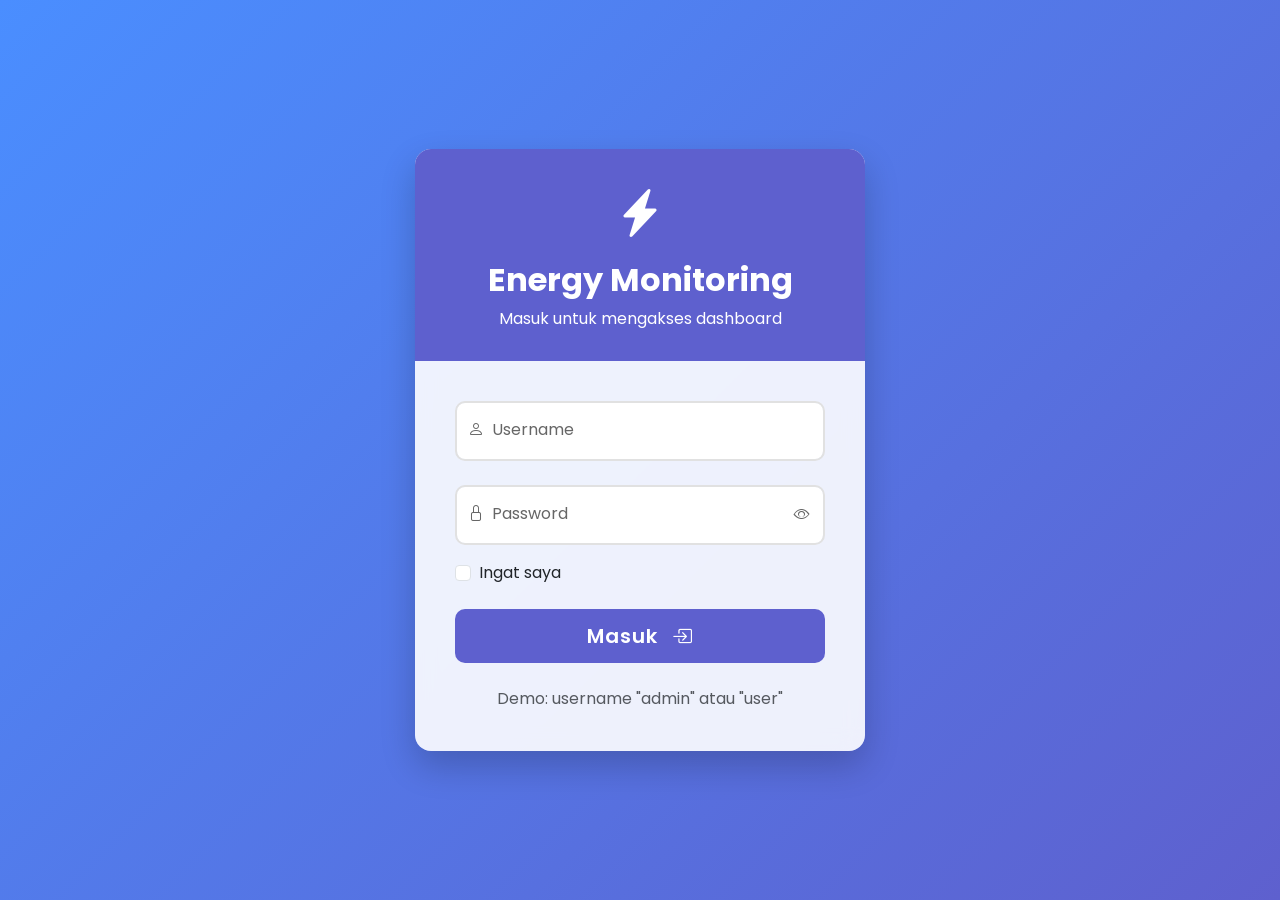
==== index.html @ 16c4a75a "Add user dashboard and login page with responsive design and dark mode support - Created dashboard-u" ====
<!doctype html>
<html lang="en">
    <head>
        <meta charset="UTF-8" />
        <meta name="viewport" content="width=device-width, initial-scale=1.0" />
        <title>Login - Monitoring Energi</title>
        <!-- Bootstrap CSS -->
        <link
            href="https://cdn.jsdelivr.net/npm/bootstrap@5.3.3/dist/css/bootstrap.min.css"
            rel="stylesheet"
        />
        <!-- Bootstrap Icons -->
        <link
            rel="stylesheet"
            href="https://cdn.jsdelivr.net/npm/bootstrap-icons@1.11.3/font/bootstrap-icons.css"
        />
        <!-- Google Fonts -->
        <link rel="preconnect" href="https://fonts.googleapis.com" />
        <link rel="preconnect" href="https://fonts.gstatic.com" crossorigin />
        <link
            href="https://fonts.googleapis.com/css2?family=Poppins:wght@300;400;500;600;700&display=swap"
            rel="stylesheet"
        />
        <!-- AOS - Animate On Scroll Library -->
        <link
            href="https://unpkg.com/aos@2.3.1/dist/aos.css"
            rel="stylesheet"
        />
        <style>
            body {
                font-family: "Poppins", sans-serif;
                min-height: 100vh;
                display: flex;
                align-items: center;
                justify-content: center;
                background: linear-gradient(135deg, #4a8eff, #5e60ce);
            }

            .login-card {
                max-width: 450px;
                width: 90%;
                border-radius: 16px;
                overflow: hidden;
                background: rgba(255, 255, 255, 0.9);
                backdrop-filter: blur(10px);
                box-shadow: 0 15px 35px rgba(0, 0, 0, 0.2);
                transition: all 0.3s ease;
            }

            .login-card:hover {
                transform: translateY(-5px);
                box-shadow: 0 20px 40px rgba(0, 0, 0, 0.25);
            }

            .login-header {
                background: #5e60ce;
                padding: 30px 0;
                color: white;
                text-align: center;
                position: relative;
            }

            .login-header .icon {
                font-size: 3rem;
                margin-bottom: 10px;
            }

            .card-body {
                padding: 40px;
            }

            .form-floating > label {
                color: #666;
            }

            .form-floating .form-control {
                border-radius: 10px;
                height: 60px;
                border: 2px solid #e1e1e1;
            }

            .form-floating .form-control:focus {
                border-color: #5e60ce;
                box-shadow: 0 0 0 0.25rem rgba(94, 96, 206, 0.25);
            }

            .btn-primary {
                background: #5e60ce;
                border: none;
                border-radius: 10px;
                padding: 12px;
                font-weight: 600;
                letter-spacing: 1px;
                transition: all 0.3s ease;
            }

            .btn-primary:hover {
                background: #4a4bc2;
                transform: translateY(-2px);
                box-shadow: 0 5px 15px rgba(94, 96, 206, 0.4);
            }

            .form-check-input:checked {
                background-color: #5e60ce;
                border-color: #5e60ce;
            }

            .password-toggle {
                position: absolute;
                right: 15px;
                top: 18px;
                cursor: pointer;
                color: #666;
                z-index: 10;
            }
        </style>
    </head>
    <body>
        <div class="container">
            <div
                class="login-card mx-auto"
                data-aos="fade-up"
                data-aos-duration="800"
            >
                <div class="login-header">
                    <div class="icon" data-aos="zoom-in" data-aos-delay="300">
                        <i class="bi bi-lightning-charge-fill"></i>
                    </div>
                    <h2 class="fw-bold">Energy Monitoring</h2>
                    <p class="mb-0">Masuk untuk mengakses dashboard</p>
                </div>
                <div class="card-body">
                    <form id="loginForm">
                        <div class="form-floating mb-4">
                            <input
                                type="text"
                                class="form-control"
                                id="username"
                                placeholder="username"
                                required
                            />
                            <label for="username"
                                ><i class="bi bi-person me-2"></i
                                >Username</label
                            >
                        </div>

                        <div class="form-floating mb-3 position-relative">
                            <input
                                type="password"
                                class="form-control"
                                id="password"
                                placeholder="password"
                                required
                            />
                            <i
                                class="bi bi-eye password-toggle"
                                id="togglePassword"
                            ></i>
                            <label for="password"
                                ><i class="bi bi-lock me-2"></i>Password</label
                            >
                        </div>

                        <div class="form-check mb-4">
                            <input
                                class="form-check-input"
                                type="checkbox"
                                id="rememberMe"
                            />
                            <label class="form-check-label" for="rememberMe">
                                Ingat saya
                            </label>
                        </div>

                        <div class="d-grid">
                            <button
                                type="submit"
                                class="btn btn-primary btn-lg"
                            >
                                <span class="me-2">Masuk</span>
                                <i class="bi bi-box-arrow-in-right"></i>
                            </button>
                        </div>
                    </form>

                    <div id="alert-message" class="mt-4"></div>

                    <div class="text-center mt-4 text-muted">
                        <p class="mb-0">Demo: username "admin" atau "user"</p>
                    </div>
                </div>
            </div>
        </div>

        <!-- Bootstrap JS -->
        <script src="https://cdn.jsdelivr.net/npm/bootstrap@5.3.3/dist/js/bootstrap.bundle.min.js"></script>
        <!-- AOS JS -->
        <script src="https://unpkg.com/aos@2.3.1/dist/aos.js"></script>
        <!-- Custom JS -->
        <script>
            // Initialize AOS
            AOS.init();

            // Toggle password visibility
            document
                .getElementById("togglePassword")
                .addEventListener("click", function () {
                    const passwordInput = document.getElementById("password");
                    if (passwordInput.type === "password") {
                        passwordInput.type = "text";
                        this.classList.replace("bi-eye", "bi-eye-slash");
                    } else {
                        passwordInput.type = "password";
                        this.classList.replace("bi-eye-slash", "bi-eye");
                    }
                });

            // Handle login form submission
            document
                .getElementById("loginForm")
                .addEventListener("submit", function (event) {
                    event.preventDefault();

                    const username = document.getElementById("username").value;
                    const password = document.getElementById("password").value;
                    const alertMessage =
                        document.getElementById("alert-message");

                    // Show loading state
                    const submitBtn = this.querySelector(
                        'button[type="submit"]',
                    );
                    const originalBtnText = submitBtn.innerHTML;
                    submitBtn.innerHTML =
                        '<span class="spinner-border spinner-border-sm me-2" role="status" aria-hidden="true"></span>Loading...';
                    submitBtn.disabled = true;

                    // Simulate API call delay
                    setTimeout(() => {
                        // Simulasi logika login
                        if (username === "admin" && password) {
                            // Show success message before redirect
                            alertMessage.innerHTML = `
                        <div class="alert alert-success alert-dismissible fade show" role="alert">
                            <i class="bi bi-check-circle-fill me-2"></i>Login berhasil! Mengalihkan ke dashboard admin...
                            <button type="button" class="btn-close" data-bs-dismiss="alert" aria-label="Close"></button>
                        </div>`;

                            // Redirect after a brief delay
                            setTimeout(() => {
                                window.location.href = "dashboard-admin.html";
                            }, 1000);
                        } else if (username === "user" && password) {
                            // Show success message before redirect
                            alertMessage.innerHTML = `
                        <div class="alert alert-success alert-dismissible fade show" role="alert">
                            <i class="bi bi-check-circle-fill me-2"></i>Login berhasil! Mengalihkan ke dashboard pengguna...
                            <button type="button" class="btn-close" data-bs-dismiss="alert" aria-label="Close"></button>
                        </div>`;

                            // Redirect after a brief delay
                            setTimeout(() => {
                                window.location.href = "dashboard-user.html";
                            }, 1000);
                        } else {
                            // Tampilkan pesan error
                            alertMessage.innerHTML = `
                        <div class="alert alert-danger alert-dismissible fade show" role="alert">
                            <i class="bi bi-exclamation-triangle-fill me-2"></i>Username atau password salah. Coba gunakan 'user' atau 'admin'.
                            <button type="button" class="btn-close" data-bs-dismiss="alert" aria-label="Close"></button>
                        </div>`;

                            // Reset button state
                            submitBtn.innerHTML = originalBtnText;
                            submitBtn.disabled = false;
                        }
                    }, 800);
                });
        </script>
    </body>
</html>
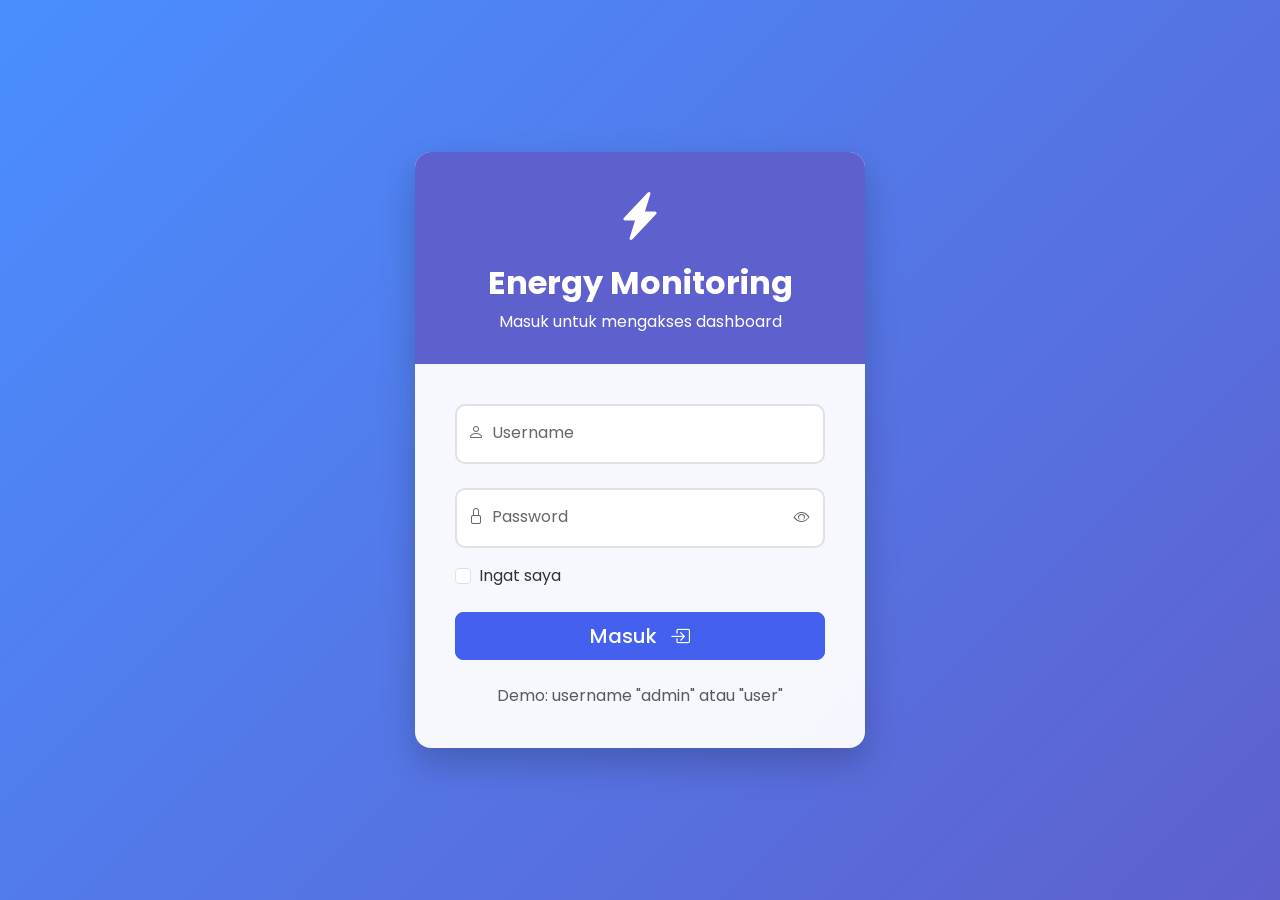
==== commit 2e69317b: "Refactor login page and styles; add external CSS and JS files for better organization and maintainab" ====
--- a/index.html
+++ b/index.html
@@ -1,282 +1,83 @@
-<!doctype html>
+<!DOCTYPE html>
 <html lang="en">
-    <head>
-        <meta charset="UTF-8" />
-        <meta name="viewport" content="width=device-width, initial-scale=1.0" />
-        <title>Login - Monitoring Energi</title>
-        <!-- Bootstrap CSS -->
-        <link
-            href="https://cdn.jsdelivr.net/npm/bootstrap@5.3.3/dist/css/bootstrap.min.css"
-            rel="stylesheet"
-        />
-        <!-- Bootstrap Icons -->
-        <link
-            rel="stylesheet"
-            href="https://cdn.jsdelivr.net/npm/bootstrap-icons@1.11.3/font/bootstrap-icons.css"
-        />
-        <!-- Google Fonts -->
-        <link rel="preconnect" href="https://fonts.googleapis.com" />
-        <link rel="preconnect" href="https://fonts.gstatic.com" crossorigin />
-        <link
-            href="https://fonts.googleapis.com/css2?family=Poppins:wght@300;400;500;600;700&display=swap"
-            rel="stylesheet"
-        />
-        <!-- AOS - Animate On Scroll Library -->
-        <link
-            href="https://unpkg.com/aos@2.3.1/dist/aos.css"
-            rel="stylesheet"
-        />
-        <style>
-            body {
-                font-family: "Poppins", sans-serif;
-                min-height: 100vh;
-                display: flex;
-                align-items: center;
-                justify-content: center;
-                background: linear-gradient(135deg, #4a8eff, #5e60ce);
-            }
-
-            .login-card {
-                max-width: 450px;
-                width: 90%;
-                border-radius: 16px;
-                overflow: hidden;
-                background: rgba(255, 255, 255, 0.9);
-                backdrop-filter: blur(10px);
-                box-shadow: 0 15px 35px rgba(0, 0, 0, 0.2);
-                transition: all 0.3s ease;
-            }
-
-            .login-card:hover {
-                transform: translateY(-5px);
-                box-shadow: 0 20px 40px rgba(0, 0, 0, 0.25);
-            }
-
-            .login-header {
-                background: #5e60ce;
-                padding: 30px 0;
-                color: white;
-                text-align: center;
-                position: relative;
-            }
-
-            .login-header .icon {
-                font-size: 3rem;
-                margin-bottom: 10px;
-            }
-
-            .card-body {
-                padding: 40px;
-            }
-
-            .form-floating > label {
-                color: #666;
-            }
-
-            .form-floating .form-control {
-                border-radius: 10px;
-                height: 60px;
-                border: 2px solid #e1e1e1;
-            }
-
-            .form-floating .form-control:focus {
-                border-color: #5e60ce;
-                box-shadow: 0 0 0 0.25rem rgba(94, 96, 206, 0.25);
-            }
-
-            .btn-primary {
-                background: #5e60ce;
-                border: none;
-                border-radius: 10px;
-                padding: 12px;
-                font-weight: 600;
-                letter-spacing: 1px;
-                transition: all 0.3s ease;
-            }
-
-            .btn-primary:hover {
-                background: #4a4bc2;
-                transform: translateY(-2px);
-                box-shadow: 0 5px 15px rgba(94, 96, 206, 0.4);
-            }
-
-            .form-check-input:checked {
-                background-color: #5e60ce;
-                border-color: #5e60ce;
-            }
-
-            .password-toggle {
-                position: absolute;
-                right: 15px;
-                top: 18px;
-                cursor: pointer;
-                color: #666;
-                z-index: 10;
-            }
-        </style>
-    </head>
-    <body>
-        <div class="container">
-            <div
-                class="login-card mx-auto"
-                data-aos="fade-up"
-                data-aos-duration="800"
-            >
-                <div class="login-header">
-                    <div class="icon" data-aos="zoom-in" data-aos-delay="300">
-                        <i class="bi bi-lightning-charge-fill"></i>
-                    </div>
-                    <h2 class="fw-bold">Energy Monitoring</h2>
-                    <p class="mb-0">Masuk untuk mengakses dashboard</p>
-                </div>
-                <div class="card-body">
-                    <form id="loginForm">
-                        <div class="form-floating mb-4">
-                            <input
-                                type="text"
-                                class="form-control"
-                                id="username"
-                                placeholder="username"
-                                required
-                            />
-                            <label for="username"
-                                ><i class="bi bi-person me-2"></i
-                                >Username</label
-                            >
-                        </div>
-
-                        <div class="form-floating mb-3 position-relative">
-                            <input
-                                type="password"
-                                class="form-control"
-                                id="password"
-                                placeholder="password"
-                                required
-                            />
-                            <i
-                                class="bi bi-eye password-toggle"
-                                id="togglePassword"
-                            ></i>
-                            <label for="password"
-                                ><i class="bi bi-lock me-2"></i>Password</label
-                            >
-                        </div>
-
-                        <div class="form-check mb-4">
-                            <input
-                                class="form-check-input"
-                                type="checkbox"
-                                id="rememberMe"
-                            />
-                            <label class="form-check-label" for="rememberMe">
-                                Ingat saya
-                            </label>
-                        </div>
-
-                        <div class="d-grid">
-                            <button
-                                type="submit"
-                                class="btn btn-primary btn-lg"
-                            >
-                                <span class="me-2">Masuk</span>
-                                <i class="bi bi-box-arrow-in-right"></i>
-                            </button>
-                        </div>
-                    </form>
-
-                    <div id="alert-message" class="mt-4"></div>
-
-                    <div class="text-center mt-4 text-muted">
-                        <p class="mb-0">Demo: username "admin" atau "user"</p>
-                    </div>
-                </div>
+  <head>
+    <meta charset="UTF-8" />
+    <meta name="viewport" content="width=device-width, initial-scale=1.0" />
+    <title>Login - Monitoring Energi</title>
+    <link
+      href="https://cdn.jsdelivr.net/npm/bootstrap@5.3.3/dist/css/bootstrap.min.css"
+      rel="stylesheet" />
+    <link
+      rel="stylesheet"
+      href="https://cdn.jsdelivr.net/npm/bootstrap-icons@1.11.3/font/bootstrap-icons.css" />
+    <link rel="preconnect" href="https://fonts.googleapis.com" />
+    <link rel="preconnect" href="https://fonts.gstatic.com" crossorigin />
+    <link
+      href="https://fonts.googleapis.com/css2?family=Poppins:wght@300;400;500;600;700&display=swap"
+      rel="stylesheet" />
+    <link href="https://unpkg.com/aos@2.3.1/dist/aos.css" rel="stylesheet" />
+    <link rel="stylesheet" href="css/styles.css" />
+  </head>
+  <body class="login-page">
+    <div class="container">
+      <div
+        class="login-card mx-auto"
+        data-aos="fade-up"
+        data-aos-duration="800">
+        <div class="login-header">
+          <div class="icon" data-aos="zoom-in" data-aos-delay="300">
+            <i class="bi bi-lightning-charge-fill"></i>
+          </div>
+          <h2 class="fw-bold">Energy Monitoring</h2>
+          <p class="mb-0">Masuk untuk mengakses dashboard</p>
+        </div>
+        <div class="card-body">
+          <form id="loginForm">
+            <div class="form-floating mb-4">
+              <input
+                type="text"
+                class="form-control"
+                id="username"
+                placeholder="username"
+                required />
+              <label for="username"
+                ><i class="bi bi-person me-2"></i>Username</label
+              >
             </div>
+            <div class="form-floating mb-3 position-relative">
+              <input
+                type="password"
+                class="form-control"
+                id="password"
+                placeholder="password"
+                required />
+              <i class="bi bi-eye password-toggle" id="togglePassword"></i>
+              <label for="password"
+                ><i class="bi bi-lock me-2"></i>Password</label
+              >
+            </div>
+            <div class="form-check mb-4">
+              <input class="form-check-input" type="checkbox" id="rememberMe" />
+              <label class="form-check-label" for="rememberMe"
+                >Ingat saya</label
+              >
+            </div>
+            <div class="d-grid">
+              <button type="submit" class="btn btn-primary btn-lg">
+                <span class="me-2">Masuk</span>
+                <i class="bi bi-box-arrow-in-right"></i>
+              </button>
+            </div>
+          </form>
+          <div id="alert-message" class="mt-4"></div>
+          <div class="text-center mt-4 text-muted">
+            <p class="mb-0">Demo: username "admin" atau "user"</p>
+          </div>
         </div>
-
-        <!-- Bootstrap JS -->
-        <script src="https://cdn.jsdelivr.net/npm/bootstrap@5.3.3/dist/js/bootstrap.bundle.min.js"></script>
-        <!-- AOS JS -->
-        <script src="https://unpkg.com/aos@2.3.1/dist/aos.js"></script>
-        <!-- Custom JS -->
-        <script>
-            // Initialize AOS
-            AOS.init();
-
-            // Toggle password visibility
-            document
-                .getElementById("togglePassword")
-                .addEventListener("click", function () {
-                    const passwordInput = document.getElementById("password");
-                    if (passwordInput.type === "password") {
-                        passwordInput.type = "text";
-                        this.classList.replace("bi-eye", "bi-eye-slash");
-                    } else {
-                        passwordInput.type = "password";
-                        this.classList.replace("bi-eye-slash", "bi-eye");
-                    }
-                });
-
-            // Handle login form submission
-            document
-                .getElementById("loginForm")
-                .addEventListener("submit", function (event) {
-                    event.preventDefault();
-
-                    const username = document.getElementById("username").value;
-                    const password = document.getElementById("password").value;
-                    const alertMessage =
-                        document.getElementById("alert-message");
-
-                    // Show loading state
-                    const submitBtn = this.querySelector(
-                        'button[type="submit"]',
-                    );
-                    const originalBtnText = submitBtn.innerHTML;
-                    submitBtn.innerHTML =
-                        '<span class="spinner-border spinner-border-sm me-2" role="status" aria-hidden="true"></span>Loading...';
-                    submitBtn.disabled = true;
-
-                    // Simulate API call delay
-                    setTimeout(() => {
-                        // Simulasi logika login
-                        if (username === "admin" && password) {
-                            // Show success message before redirect
-                            alertMessage.innerHTML = `
-                        <div class="alert alert-success alert-dismissible fade show" role="alert">
-                            <i class="bi bi-check-circle-fill me-2"></i>Login berhasil! Mengalihkan ke dashboard admin...
-                            <button type="button" class="btn-close" data-bs-dismiss="alert" aria-label="Close"></button>
-                        </div>`;
-
-                            // Redirect after a brief delay
-                            setTimeout(() => {
-                                window.location.href = "dashboard-admin.html";
-                            }, 1000);
-                        } else if (username === "user" && password) {
-                            // Show success message before redirect
-                            alertMessage.innerHTML = `
-                        <div class="alert alert-success alert-dismissible fade show" role="alert">
-                            <i class="bi bi-check-circle-fill me-2"></i>Login berhasil! Mengalihkan ke dashboard pengguna...
-                            <button type="button" class="btn-close" data-bs-dismiss="alert" aria-label="Close"></button>
-                        </div>`;
-
-                            // Redirect after a brief delay
-                            setTimeout(() => {
-                                window.location.href = "dashboard-user.html";
-                            }, 1000);
-                        } else {
-                            // Tampilkan pesan error
-                            alertMessage.innerHTML = `
-                        <div class="alert alert-danger alert-dismissible fade show" role="alert">
-                            <i class="bi bi-exclamation-triangle-fill me-2"></i>Username atau password salah. Coba gunakan 'user' atau 'admin'.
-                            <button type="button" class="btn-close" data-bs-dismiss="alert" aria-label="Close"></button>
-                        </div>`;
-
-                            // Reset button state
-                            submitBtn.innerHTML = originalBtnText;
-                            submitBtn.disabled = false;
-                        }
-                    }, 800);
-                });
-        </script>
-    </body>
+      </div>
+    </div>
+    <script src="https://cdn.jsdelivr.net/npm/bootstrap@5.3.3/dist/js/bootstrap.bundle.min.js"></script>
+    <script src="https://unpkg.com/aos@2.3.1/dist/aos.js"></script>
+    <script src="js/main.js"></script>
+  </body>
 </html>
--- a/css/styles.css
+++ b/css/styles.css
@@ -0,0 +1,773 @@
+/* ========================================================================
+   Modern Energy Monitoring Dashboard - External Stylesheet
+   ======================================================================== */
+
+/* CSS Variables for easy theme customization */
+:root {
+  --primary-color: #4361ee;
+  --secondary-color: #3f37c9;
+  --accent-color: #4cc9f0;
+  --success-color: #4cb8b3;
+  --warning-color: #f3a712;
+  --danger-color: #e63946;
+  --dark-color: #212529;
+  --light-color: #f8f9fa;
+  --body-bg: #f5f7fa;
+  --login-bg: linear-gradient(135deg, #4a8eff, #5e60ce);
+}
+
+/* ========================================================================
+   Base & Typography
+   ======================================================================== */
+body {
+  font-family: "Poppins", sans-serif;
+  background-color: var(--body-bg);
+  min-height: 100vh;
+  color: #333;
+  overflow-x: hidden;
+}
+
+/* ========================================================================
+   Login Page Styles
+   ======================================================================== */
+body.login-page {
+  display: flex;
+  align-items: center;
+  justify-content: center;
+  background: var(--login-bg);
+}
+
+.login-card {
+  max-width: 450px;
+  width: 90%;
+  border-radius: 16px;
+  overflow: hidden;
+  background: rgba(255, 255, 255, 0.95);
+  backdrop-filter: blur(10px);
+  box-shadow: 0 15px 35px rgba(0, 0, 0, 0.2);
+  transition: all 0.3s ease;
+}
+
+.login-card:hover {
+  transform: translateY(-5px);
+  box-shadow: 0 20px 40px rgba(0, 0, 0, 0.25);
+}
+
+.login-header {
+  background: #5e60ce;
+  padding: 30px 0;
+  color: white;
+  text-align: center;
+  position: relative;
+}
+
+.login-header .icon {
+  font-size: 3rem;
+  margin-bottom: 10px;
+}
+
+.login-card .card-body {
+  padding: 40px;
+}
+
+.form-floating > label {
+  color: #666;
+}
+
+.form-floating .form-control {
+  border-radius: 10px;
+  height: 60px;
+  border: 2px solid #e1e1e1;
+}
+
+.form-floating .form-control:focus {
+  border-color: #5e60ce;
+  box-shadow: 0 0 0 0.25rem rgba(94, 96, 206, 0.25);
+}
+
+.password-toggle {
+  position: absolute;
+  right: 15px;
+  top: 18px;
+  cursor: pointer;
+  color: #666;
+  z-index: 10;
+}
+
+/* ========================================================================
+   Sidebar (Admin Dashboard)
+   ======================================================================== */
+.sidebar {
+  width: 280px;
+  position: fixed;
+  left: 0;
+  top: 0;
+  height: 100%;
+  background: var(--dark-color);
+  color: #fff;
+  z-index: 1030;
+  transition: all 0.3s;
+  box-shadow: 0 0 15px rgba(0, 0, 0, 0.1);
+  overflow-y: auto;
+}
+
+.sidebar-header {
+  padding: 20px;
+  background: rgba(255, 255, 255, 0.1);
+  text-align: center;
+  border-bottom: 1px solid rgba(255, 255, 255, 0.1);
+}
+
+.sidebar-brand {
+  color: #fff;
+  font-size: 1.5rem;
+  font-weight: 700;
+  text-decoration: none;
+  display: flex;
+  align-items: center;
+  justify-content: center;
+}
+
+.sidebar-brand i {
+  font-size: 1.75rem;
+  margin-right: 10px;
+  color: var(--accent-color);
+}
+
+.sidebar-menu {
+  padding: 20px 0;
+  list-style: none;
+  margin: 0;
+}
+
+.sidebar-menu li {
+  margin: 5px 15px;
+  border-radius: 8px;
+  overflow: hidden;
+}
+
+.sidebar-menu a {
+  padding: 12px 20px;
+  color: rgba(255, 255, 255, 0.7);
+  text-decoration: none;
+  font-size: 1rem;
+  display: flex;
+  align-items: center;
+  transition: all 0.3s;
+  border-radius: 8px;
+}
+
+.sidebar-menu a:hover,
+.sidebar-menu a.active {
+  background: rgba(255, 255, 255, 0.1);
+  color: #fff;
+}
+
+.sidebar-menu a i {
+  margin-right: 10px;
+  font-size: 1.25rem;
+  width: 30px;
+  text-align: center;
+}
+
+/* ========================================================================
+   Main Content Area (Admin)
+   ======================================================================== */
+.main-content {
+  margin-left: 280px;
+  padding: 20px;
+  flex: 1;
+  transition: all 0.3s;
+  width: calc(100% - 280px);
+  min-height: 100vh;
+  overflow-x: hidden;
+}
+
+.toggle-sidebar {
+  background: none;
+  border: none;
+  color: #fff;
+  font-size: 1.5rem;
+  padding: 0.25rem 0.75rem;
+  cursor: pointer;
+  display: none;
+}
+
+/* ========================================================================
+   Header
+   ======================================================================== */
+.header {
+  background-color: #fff;
+  padding: 15px 20px;
+  border-radius: 12px;
+  box-shadow: 0 2px 10px rgba(0, 0, 0, 0.05);
+  margin-bottom: 20px;
+  display: flex;
+  justify-content: space-between;
+  align-items: center;
+}
+
+.header h2 {
+  margin: 0;
+  font-size: 1.5rem;
+  font-weight: 600;
+}
+
+.user-profile {
+  display: flex;
+  align-items: center;
+  gap: 10px;
+}
+
+.user-avatar {
+  width: 40px;
+  height: 40px;
+  border-radius: 50%;
+  background-color: var(--primary-color);
+  color: white;
+  display: flex;
+  justify-content: center;
+  align-items: center;
+  font-weight: 600;
+  font-size: 1.2rem;
+}
+
+/* ========================================================================
+   Navigation (User Dashboard)
+   ======================================================================== */
+.navbar {
+  background: linear-gradient(135deg, #4361ee, #3a0ca3);
+  box-shadow: 0 2px 15px rgba(0, 0, 0, 0.1);
+  padding: 15px 0;
+}
+
+.navbar-brand {
+  font-weight: 700;
+  font-size: 1.5rem;
+  display: flex;
+  align-items: center;
+}
+
+.navbar-brand i {
+  margin-right: 10px;
+  font-size: 1.75rem;
+  color: var(--accent-color);
+}
+
+.navbar-toggler {
+  border: none;
+  padding: 0;
+}
+
+.navbar-toggler:focus {
+  box-shadow: none;
+}
+
+.navbar-dark .navbar-nav .nav-link {
+  color: rgba(255, 255, 255, 0.85);
+  font-weight: 500;
+  padding: 0.5rem 1rem;
+  border-radius: 5px;
+  transition: all 0.3s ease;
+}
+
+.navbar-dark .navbar-nav .nav-link:hover {
+  color: white;
+  background-color: rgba(255, 255, 255, 0.1);
+}
+
+/* ========================================================================
+   Container (User)
+   ======================================================================== */
+.main-container {
+  padding: 30px 20px;
+  max-width: 1400px;
+  margin: 0 auto;
+  width: 100%;
+}
+
+/* ========================================================================
+   Welcome Section (User)
+   ======================================================================== */
+.welcome-section {
+  background: white;
+  border-radius: 16px;
+  padding: 30px;
+  margin-bottom: 30px;
+  box-shadow: 0 4px 12px rgba(0, 0, 0, 0.05);
+  display: flex;
+  justify-content: space-between;
+  align-items: center;
+}
+
+.welcome-section h2 {
+  margin: 0;
+  font-weight: 700;
+}
+
+.welcome-text {
+  max-width: 600px;
+}
+
+.welcome-image {
+  width: 200px;
+  height: 200px;
+  background: url("https://img.freepik.com/free-vector/eco-energy-concept_74855-6695.jpg?w=826&t=st=1688549596~exp=1688550196~hmac=13f9e2e5e733220a22967de4bc3d7164b25f0c7ec6ce91ebc3e5a961c76ba1c7")
+    center/cover;
+  border-radius: 50%;
+  display: none;
+}
+
+@media (min-width: 768px) {
+  .welcome-image {
+    display: block;
+  }
+}
+
+/* ========================================================================
+   Cards (Stat Cards)
+   ======================================================================== */
+.stat-card,
+.stats-card {
+  background: white;
+  border-radius: 16px;
+  border: none;
+  overflow: hidden;
+  box-shadow: 0 4px 12px rgba(0, 0, 0, 0.05);
+  height: 100%;
+  transition: all 0.3s ease;
+}
+
+.stat-card:hover,
+.stats-card:hover {
+  transform: translateY(-5px);
+  box-shadow: 0 8px 20px rgba(0, 0, 0, 0.1);
+}
+
+.stat-card .card-body,
+.stats-card .card-body {
+  padding: 25px 20px;
+  display: flex;
+  flex-direction: column;
+  justify-content: space-between;
+  height: 100%;
+  min-height: 180px;
+}
+
+.stat-icon,
+.stats-icon {
+  width: 60px;
+  height: 60px;
+  border-radius: 12px;
+  display: flex;
+  align-items: center;
+  justify-content: center;
+  margin-bottom: 15px;
+  background-color: rgba(77, 201, 240, 0.1);
+}
+
+.stat-icon i,
+.stats-icon i {
+  font-size: 28px;
+  color: var(--primary-color);
+}
+
+.stats-card h5 {
+  font-weight: 600;
+  margin-bottom: 10px;
+  color: #555;
+}
+
+.stats-card .stats-value {
+  font-size: 1.75rem;
+  font-weight: 700;
+  margin-bottom: 10px;
+  color: var(--dark-color);
+}
+
+.stats-card .stats-change {
+  font-size: 0.9rem;
+  display: flex;
+  align-items: center;
+  gap: 5px;
+}
+
+/* ========================================================================
+   Data Tables
+   ======================================================================== */
+.data-table {
+  background: white;
+  border-radius: 12px;
+  overflow: hidden;
+  box-shadow: 0 4px 12px rgba(0, 0, 0, 0.05);
+}
+
+.data-table .table {
+  margin-bottom: 0;
+}
+
+.data-table .card-header {
+  background-color: white;
+  border-bottom: 1px solid rgba(0, 0, 0, 0.05);
+  font-weight: 600;
+  display: flex;
+  align-items: center;
+  justify-content: space-between;
+  padding: 1rem 1.5rem;
+}
+
+.data-table .card-header i {
+  color: var(--primary-color);
+  margin-right: 10px;
+}
+
+.data-table .card-body {
+  padding: 1.5rem;
+}
+
+/* ========================================================================
+   Chart Card
+   ======================================================================== */
+.chart-card {
+  background: white;
+  border-radius: 16px;
+  overflow: hidden;
+  box-shadow: 0 4px 12px rgba(0, 0, 0, 0.05);
+  margin-bottom: 30px;
+}
+
+.chart-card .card-header {
+  background-color: white;
+  border-bottom: 1px solid rgba(0, 0, 0, 0.05);
+  font-weight: 600;
+  padding: 20px 25px;
+  display: flex;
+  justify-content: space-between;
+  align-items: center;
+}
+
+.chart-card .card-body {
+  padding: 20px 25px;
+}
+
+.chart-options {
+  display: flex;
+  gap: 10px;
+}
+
+.chart-filter {
+  padding: 5px 15px;
+  font-size: 0.85rem;
+  background-color: #f8f9fa;
+  border: 1px solid #e9ecef;
+  border-radius: 20px;
+  cursor: pointer;
+  transition: all 0.2s;
+}
+
+.chart-filter:hover,
+.chart-filter.active {
+  background-color: var(--primary-color);
+  color: white;
+  border-color: var(--primary-color);
+}
+
+.chart-container {
+  height: 350px;
+  position: relative;
+}
+
+/* ========================================================================
+   Tips Card
+   ======================================================================== */
+.tips-card {
+  background: white;
+  border-radius: 16px;
+  overflow: hidden;
+  box-shadow: 0 4px 12px rgba(0, 0, 0, 0.05);
+}
+
+.tips-card .card-header {
+  background-color: white;
+  border-bottom: 1px solid rgba(0, 0, 0, 0.05);
+  font-weight: 600;
+  padding: 20px 25px;
+  display: flex;
+  align-items: center;
+  color: var(--primary-color);
+}
+
+.tips-card .card-header i {
+  margin-right: 10px;
+  font-size: 1.25rem;
+}
+
+.tips-card .card-body {
+  padding: 0;
+}
+
+.tips-card .list-group-item {
+  border: none;
+  border-bottom: 1px solid rgba(0, 0, 0, 0.05);
+  padding: 15px 25px;
+  transition: all 0.2s;
+}
+
+.tips-card .list-group-item:last-child {
+  border-bottom: none;
+}
+
+.tips-card .list-group-item:hover {
+  background-color: rgba(67, 97, 238, 0.05);
+  transform: translateX(5px);
+}
+
+.tips-card .list-group-item::before {
+  content: "\F270";
+  font-family: "Bootstrap-icons";
+  margin-right: 10px;
+  color: var(--success-color);
+}
+
+/* ========================================================================
+   Buttons & Badges
+   ======================================================================== */
+.badge {
+  padding: 6px 12px;
+  font-weight: 500;
+  border-radius: 6px;
+}
+
+.btn {
+  border-radius: 8px;
+  padding: 8px 16px;
+  font-weight: 500;
+  transition: all 0.3s ease;
+}
+
+.btn-icon {
+  display: inline-flex;
+  align-items: center;
+  justify-content: center;
+}
+
+.btn-icon i {
+  margin-right: 6px;
+}
+
+.btn-primary {
+  background-color: var(--primary-color);
+  border-color: var(--primary-color);
+}
+
+.btn-primary:hover {
+  background-color: var(--secondary-color);
+  border-color: var(--secondary-color);
+  transform: translateY(-2px);
+  box-shadow: 0 4px 8px rgba(67, 97, 238, 0.3);
+}
+
+.btn-success {
+  background-color: var(--success-color);
+  border-color: var(--success-color);
+}
+
+.btn-success:hover {
+  background-color: #3da8a3;
+  border-color: #3da8a3;
+}
+
+.btn-warning {
+  background-color: var(--warning-color);
+  border-color: var(--warning-color);
+  color: white;
+}
+
+.btn-warning:hover {
+  background-color: #e39700;
+  border-color: #e39700;
+  color: white;
+}
+
+.btn-danger {
+  background-color: var(--danger-color);
+  border-color: var(--danger-color);
+}
+
+.btn-danger:hover {
+  background-color: #d32836;
+  border-color: #d32836;
+}
+
+.action-buttons .btn {
+  width: 36px;
+  height: 36px;
+  padding: 0;
+  display: inline-flex;
+  align-items: center;
+  justify-content: center;
+  border-radius: 6px;
+}
+
+/* ========================================================================
+   Modal
+   ======================================================================== */
+.modal-content {
+  border-radius: 12px;
+  border: none;
+}
+
+.modal-header {
+  border-bottom: 1px solid rgba(0, 0, 0, 0.05);
+  background-color: rgba(67, 97, 238, 0.05);
+}
+
+.modal-footer {
+  border-top: 1px solid rgba(0, 0, 0, 0.05);
+}
+
+/* ========================================================================
+   Form Controls
+   ======================================================================== */
+.form-check-input:checked {
+  background-color: var(--primary-color);
+  border-color: var(--primary-color);
+}
+
+/* ========================================================================
+   Dark Mode
+   ======================================================================== */
+body.dark-mode {
+  background-color: #121212;
+  color: #f0f0f0;
+}
+
+body.dark-mode .sidebar {
+  background: #1a1a1a;
+}
+
+body.dark-mode .header,
+body.dark-mode .stat-card,
+body.dark-mode .stats-card,
+body.dark-mode .data-table,
+body.dark-mode .modal-content,
+body.dark-mode .welcome-section,
+body.dark-mode .chart-card,
+body.dark-mode .tips-card {
+  background-color: #1e1e1e;
+  color: #f0f0f0;
+  box-shadow: 0 4px 12px rgba(0, 0, 0, 0.3);
+}
+
+body.dark-mode .data-table .card-header,
+body.dark-mode .chart-card .card-header,
+body.dark-mode .tips-card .card-header {
+  background-color: #1e1e1e;
+  border-bottom: 1px solid rgba(255, 255, 255, 0.1);
+}
+
+body.dark-mode .table {
+  color: #f0f0f0;
+}
+
+body.dark-mode .text-muted {
+  color: #b0b0b0 !important;
+}
+
+body.dark-mode .list-group-item {
+  background-color: #1e1e1e;
+  color: #f0f0f0;
+  border-color: rgba(255, 255, 255, 0.1);
+}
+
+body.dark-mode .stats-card h5 {
+  color: #b0b0b0;
+}
+
+body.dark-mode .stats-card .stats-value {
+  color: #ffffff;
+}
+
+body.dark-mode .chart-filter {
+  background-color: #0f3460;
+  border-color: #0f3460;
+  color: #e6e6e6;
+}
+
+body.dark-mode .chart-filter:hover,
+body.dark-mode .chart-filter.active {
+  background-color: var(--primary-color);
+  border-color: var(--primary-color);
+}
+
+body.dark-mode .tips-card .list-group-item {
+  background-color: #1e1e1e;
+  border-bottom: 1px solid rgba(255, 255, 255, 0.05);
+  color: #e6e6e6;
+}
+
+body.dark-mode .tips-card .list-group-item:hover {
+  background-color: #233152;
+}
+
+/* ========================================================================
+   Responsive Design
+   ======================================================================== */
+@media (max-width: 992px) {
+  .sidebar {
+    margin-left: -280px;
+    z-index: 1050;
+    box-shadow: 5px 0 15px rgba(0, 0, 0, 0.2);
+  }
+
+  .sidebar.active {
+    margin-left: 0;
+  }
+
+  .main-content {
+    margin-left: 0;
+    width: 100%;
+    padding: 15px 10px;
+  }
+
+  .toggle-sidebar {
+    display: block;
+    position: fixed;
+    left: 15px;
+    top: 15px;
+    z-index: 1060;
+    background: var(--dark-color);
+    border-radius: 4px;
+  }
+
+  .header {
+    margin-top: 30px;
+    padding: 12px 15px;
+  }
+
+  .data-table .table {
+    min-width: 800px;
+  }
+}
+
+@media (max-width: 767.98px) {
+  .main-container {
+    padding: 20px 15px;
+  }
+
+  .welcome-section {
+    padding: 20px;
+  }
+
+  .welcome-section h2 {
+    font-size: 1.5rem;
+  }
+
+  .stats-card .card-body {
+    padding: 20px 15px;
+  }
+
+  .chart-container {
+    height: 280px;
+  }
+}
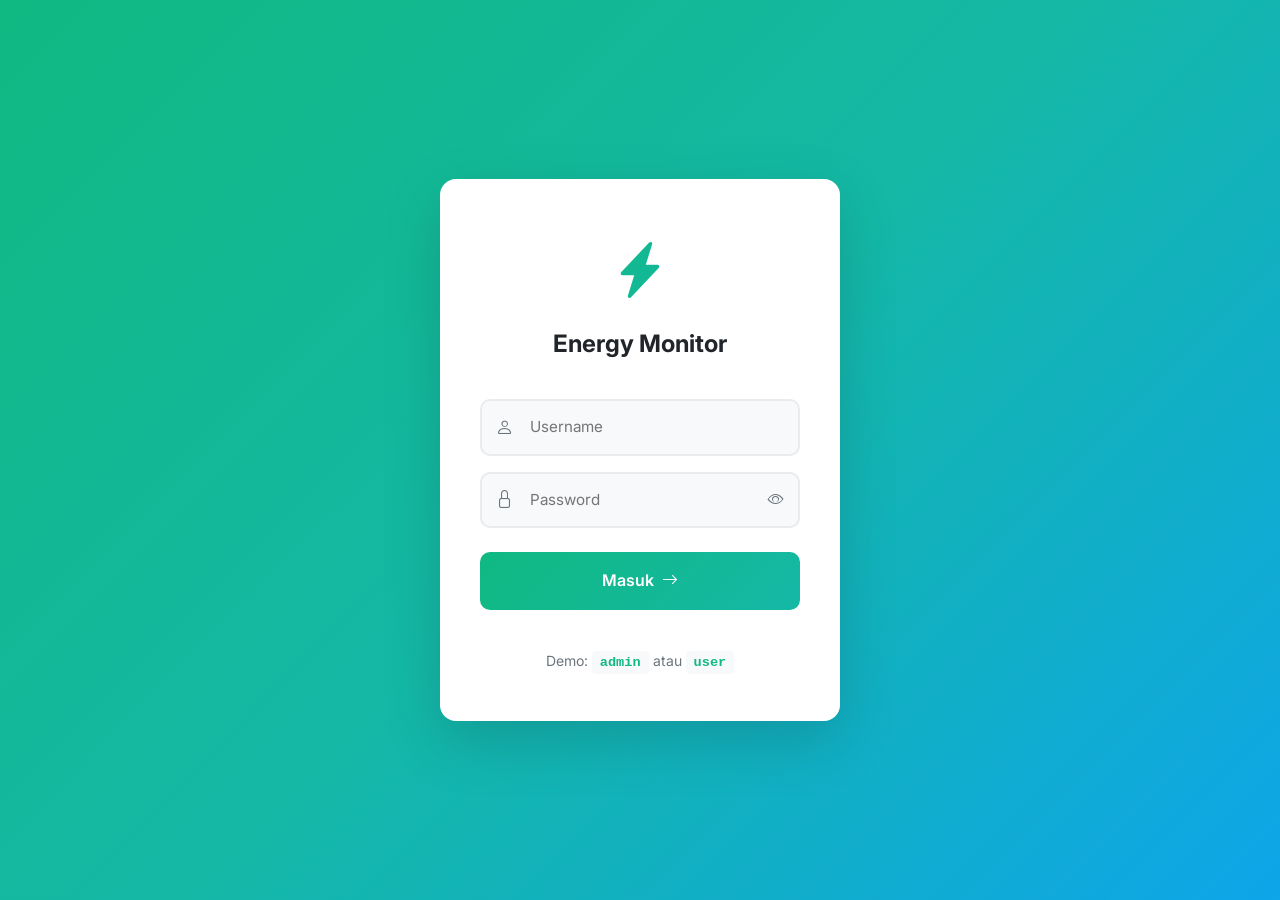
==== commit d9275e59: "Add user and admin dashboard pages with responsive design and statistics overview - Created admin da" ====
--- a/index.html
+++ b/index.html
@@ -3,7 +3,7 @@
   <head>
     <meta charset="UTF-8" />
     <meta name="viewport" content="width=device-width, initial-scale=1.0" />
-    <title>Login - Monitoring Energi</title>
+    <title>Login - Energy Monitor</title>
     <link
       href="https://cdn.jsdelivr.net/npm/bootstrap@5.3.3/dist/css/bootstrap.min.css"
       rel="stylesheet" />
@@ -13,67 +13,48 @@
     <link rel="preconnect" href="https://fonts.googleapis.com" />
     <link rel="preconnect" href="https://fonts.gstatic.com" crossorigin />
     <link
-      href="https://fonts.googleapis.com/css2?family=Poppins:wght@300;400;500;600;700&display=swap"
+      href="https://fonts.googleapis.com/css2?family=Inter:wght@300;400;500;600;700&display=swap"
       rel="stylesheet" />
     <link href="https://unpkg.com/aos@2.3.1/dist/aos.css" rel="stylesheet" />
     <link rel="stylesheet" href="css/styles.css" />
   </head>
-  <body class="login-page">
-    <div class="container">
-      <div
-        class="login-card mx-auto"
-        data-aos="fade-up"
-        data-aos-duration="800">
-        <div class="login-header">
-          <div class="icon" data-aos="zoom-in" data-aos-delay="300">
-            <i class="bi bi-lightning-charge-fill"></i>
+  <body class="login-page-minimal">
+    <div class="login-container-minimal">
+      <div class="login-box-minimal" data-aos="fade-up">
+        <div class="login-brand-minimal">
+          <i class="bi bi-lightning-charge-fill"></i>
+          <h1>Energy Monitor</h1>
+        </div>
+        <form id="loginForm" class="login-form-minimal">
+          <div class="input-group-minimal">
+            <i class="bi bi-person"></i>
+            <input
+              type="text"
+              id="username"
+              placeholder="Username"
+              required
+              autocomplete="username" />
           </div>
-          <h2 class="fw-bold">Energy Monitoring</h2>
-          <p class="mb-0">Masuk untuk mengakses dashboard</p>
-        </div>
-        <div class="card-body">
-          <form id="loginForm">
-            <div class="form-floating mb-4">
-              <input
-                type="text"
-                class="form-control"
-                id="username"
-                placeholder="username"
-                required />
-              <label for="username"
-                ><i class="bi bi-person me-2"></i>Username</label
-              >
-            </div>
-            <div class="form-floating mb-3 position-relative">
-              <input
-                type="password"
-                class="form-control"
-                id="password"
-                placeholder="password"
-                required />
-              <i class="bi bi-eye password-toggle" id="togglePassword"></i>
-              <label for="password"
-                ><i class="bi bi-lock me-2"></i>Password</label
-              >
-            </div>
-            <div class="form-check mb-4">
-              <input class="form-check-input" type="checkbox" id="rememberMe" />
-              <label class="form-check-label" for="rememberMe"
-                >Ingat saya</label
-              >
-            </div>
-            <div class="d-grid">
-              <button type="submit" class="btn btn-primary btn-lg">
-                <span class="me-2">Masuk</span>
-                <i class="bi bi-box-arrow-in-right"></i>
-              </button>
-            </div>
-          </form>
-          <div id="alert-message" class="mt-4"></div>
-          <div class="text-center mt-4 text-muted">
-            <p class="mb-0">Demo: username "admin" atau "user"</p>
+          <div class="input-group-minimal">
+            <i class="bi bi-lock"></i>
+            <input
+              type="password"
+              id="password"
+              placeholder="Password"
+              required
+              autocomplete="current-password" />
+            <button type="button" class="password-eye" id="togglePassword">
+              <i class="bi bi-eye"></i>
+            </button>
           </div>
-        </div>
+          <button type="submit" class="btn-login-minimal">
+            Masuk
+            <i class="bi bi-arrow-right ms-2"></i>
+          </button>
+          <div class="login-hint-minimal">
+            Demo: <code>admin</code> atau <code>user</code>
+          </div>
+        </form>
       </div>
     </div>
     <script src="https://cdn.jsdelivr.net/npm/bootstrap@5.3.3/dist/js/bootstrap.bundle.min.js"></script>
--- a/css/styles.css
+++ b/css/styles.css
@@ -1,773 +1,1552 @@
-/* ========================================================================
-   Modern Energy Monitoring Dashboard - External Stylesheet
-   ======================================================================== */
-
-/* CSS Variables for easy theme customization */
 :root {
-  --primary-color: #4361ee;
-  --secondary-color: #3f37c9;
-  --accent-color: #4cc9f0;
-  --success-color: #4cb8b3;
-  --warning-color: #f3a712;
-  --danger-color: #e63946;
-  --dark-color: #212529;
-  --light-color: #f8f9fa;
-  --body-bg: #f5f7fa;
-  --login-bg: linear-gradient(135deg, #4a8eff, #5e60ce);
-}
-
-/* ========================================================================
-   Base & Typography
-   ======================================================================== */
+  --primary: #0d6efd;
+  --secondary: #6c757d;
+  --success: #198754;
+  --danger: #dc3545;
+  --warning: #ffc107;
+  --info: #0dcaf0;
+  --light: #f8f9fa;
+  --dark: #212529;
+  --gray-100: #f8f9fa;
+  --gray-200: #e9ecef;
+  --gray-300: #dee2e6;
+  --gray-600: #6c757d;
+  --gray-800: #343a40;
+  --energy-green: #10b981;
+  --energy-green-dark: #059669;
+  --energy-teal: #14b8a6;
+  --sidebar-width: 260px;
+  --font-family: "Inter", -apple-system, BlinkMacSystemFont, "Segoe UI",
+    sans-serif;
+  --border-radius: 12px;
+  --border-radius-sm: 8px;
+  --box-shadow: 0 2px 8px rgba(0, 0, 0, 0.08);
+  --box-shadow-hover: 0 4px 12px rgba(0, 0, 0, 0.12);
+  --transition: all 0.3s cubic-bezier(0.4, 0, 0.2, 1);
+}
+* {
+  margin: 0;
+  padding: 0;
+  box-sizing: border-box;
+}
+
+html {
+  overflow-x: hidden;
+}
+
 body {
-  font-family: "Poppins", sans-serif;
-  background-color: var(--body-bg);
+  font-family: var(--font-family);
+  font-size: 15px;
+  line-height: 1.6;
+  color: var(--dark);
+  background-color: var(--gray-100);
+  -webkit-font-smoothing: antialiased;
+  -moz-osx-font-smoothing: grayscale;
+  overflow-x: hidden;
+  width: 100%;
+  max-width: 100vw;
+}
+
+h1,
+h2,
+h3,
+h4,
+h5,
+h6 {
+  font-weight: 600;
+  line-height: 1.3;
+  margin-bottom: 0.5rem;
+}
+
+a {
+  text-decoration: none;
+  color: inherit;
+  transition: var(--transition);
+}
+
+.main-container {
+  min-height: calc(100vh - 56px);
+  padding-bottom: 2rem;
+}
+
+/* Admin Sidebar Layout */
+.admin-layout {
+  display: flex;
   min-height: 100vh;
-  color: #333;
-  overflow-x: hidden;
-}
-
-/* ========================================================================
-   Login Page Styles
-   ======================================================================== */
-body.login-page {
-  display: flex;
-  align-items: center;
-  justify-content: center;
-  background: var(--login-bg);
-}
-
-.login-card {
-  max-width: 450px;
-  width: 90%;
-  border-radius: 16px;
-  overflow: hidden;
-  background: rgba(255, 255, 255, 0.95);
-  backdrop-filter: blur(10px);
-  box-shadow: 0 15px 35px rgba(0, 0, 0, 0.2);
-  transition: all 0.3s ease;
-}
-
-.login-card:hover {
-  transform: translateY(-5px);
-  box-shadow: 0 20px 40px rgba(0, 0, 0, 0.25);
-}
-
-.login-header {
-  background: #5e60ce;
-  padding: 30px 0;
-  color: white;
-  text-align: center;
-  position: relative;
-}
-
-.login-header .icon {
-  font-size: 3rem;
-  margin-bottom: 10px;
-}
-
-.login-card .card-body {
-  padding: 40px;
-}
-
-.form-floating > label {
-  color: #666;
-}
-
-.form-floating .form-control {
-  border-radius: 10px;
-  height: 60px;
-  border: 2px solid #e1e1e1;
-}
-
-.form-floating .form-control:focus {
-  border-color: #5e60ce;
-  box-shadow: 0 0 0 0.25rem rgba(94, 96, 206, 0.25);
-}
-
-.password-toggle {
-  position: absolute;
-  right: 15px;
-  top: 18px;
-  cursor: pointer;
-  color: #666;
-  z-index: 10;
-}
-
-/* ========================================================================
-   Sidebar (Admin Dashboard)
-   ======================================================================== */
-.sidebar {
-  width: 280px;
+}
+
+.admin-sidebar {
   position: fixed;
   left: 0;
   top: 0;
+  width: var(--sidebar-width);
+  height: 100vh;
+  background: linear-gradient(
+    180deg,
+    var(--energy-green) 0%,
+    var(--energy-teal) 100%
+  );
+  box-shadow: 2px 0 10px rgba(0, 0, 0, 0.1);
+  z-index: 1000;
+  overflow-y: auto;
+  transition: var(--transition);
+}
+
+.sidebar-header {
+  padding: 1.5rem;
+  border-bottom: 1px solid rgba(255, 255, 255, 0.1);
+}
+
+.sidebar-brand {
+  display: flex;
+  align-items: center;
+  gap: 0.75rem;
+  color: #fff;
+  font-size: 1.25rem;
+  font-weight: 700;
+  text-decoration: none;
+}
+
+.sidebar-brand i {
+  font-size: 2rem;
+}
+
+.sidebar-nav {
+  padding: 1rem 0;
+}
+
+.sidebar-nav-item {
+  display: block;
+  padding: 0.875rem 1.5rem;
+  color: rgba(255, 255, 255, 0.85);
+  text-decoration: none;
+  transition: var(--transition);
+  font-weight: 500;
+  border-left: 3px solid transparent;
+}
+
+.sidebar-nav-item:hover {
+  background-color: rgba(255, 255, 255, 0.1);
+  color: #fff;
+}
+
+.sidebar-nav-item.active {
+  background-color: rgba(255, 255, 255, 0.15);
+  border-left-color: #fff;
+  color: #fff;
+}
+
+.sidebar-nav-item i {
+  width: 24px;
+  margin-right: 0.75rem;
+  font-size: 1.1rem;
+}
+
+.sidebar-footer {
+  position: absolute;
+  bottom: 0;
+  width: 100%;
+  padding: 1rem 1.5rem;
+  border-top: 1px solid rgba(255, 255, 255, 0.1);
+}
+
+.admin-main-content {
+  margin-left: var(--sidebar-width);
+  flex: 1;
+  background-color: var(--gray-100);
+  min-height: 100vh;
+}
+
+.admin-topbar {
+  background: #fff;
+  padding: 1rem 2rem;
+  box-shadow: var(--box-shadow);
+  display: flex;
+  justify-content: space-between;
+  align-items: center;
+  position: sticky;
+  top: 0;
+  z-index: 999;
+}
+
+@media (max-width: 992px) {
+  .admin-sidebar {
+    transform: translateX(-100%);
+  }
+
+  .admin-sidebar.show {
+    transform: translateX(0);
+  }
+
+  .admin-main-content {
+    margin-left: 0;
+  }
+
+  .sidebar-toggle {
+    display: block !important;
+  }
+}
+
+/* ==================== NAVBAR STYLES ==================== */
+.navbar {
+  box-shadow: var(--box-shadow);
+  padding: 0.75rem 0;
+}
+
+.navbar .container-fluid {
+  max-width: 100%;
+}
+
+.navbar-brand {
+  font-size: 1.25rem;
+  font-weight: 700;
+  transition: var(--transition);
+}
+
+.navbar-nav {
+  gap: 0.5rem;
+}
+
+.navbar-brand:hover {
+  opacity: 0.85;
+}
+
+.nav-link {
+  font-weight: 500;
+  padding: 0.5rem 1rem !important;
+  border-radius: var(--border-radius-sm);
+  transition: var(--transition);
+  display: flex;
+  align-items: center;
+}
+
+.nav-link:hover {
+  background-color: rgba(255, 255, 255, 0.1);
+}
+
+.nav-link.active {
+  background-color: rgba(255, 255, 255, 0.15);
+  font-weight: 600;
+}
+
+.navbar-dark .nav-link.active {
+  color: #fff !important;
+}
+
+/* User Avatar */
+.user-avatar-sm {
+  width: 32px;
+  height: 32px;
+  border-radius: 50%;
+  display: flex;
+  align-items: center;
+  justify-content: center;
+  font-weight: 600;
+  font-size: 0.875rem;
+  color: #fff;
+}
+
+/* ==================== CARD STYLES - MINIMALIST ==================== */
+.card-minimal {
+  background: #fff;
+  border-radius: var(--border-radius);
+  box-shadow: var(--box-shadow);
+  border: none;
+  transition: var(--transition);
+  overflow: hidden;
+}
+
+.card-minimal:hover {
+  box-shadow: var(--box-shadow-hover);
+}
+
+.card-minimal-header {
+  padding: 1.25rem 1.5rem;
+  border-bottom: 1px solid var(--gray-200);
+  display: flex;
+  align-items: center;
+  justify-content: space-between;
+}
+
+.card-minimal-header h5 {
+  margin: 0;
+  font-size: 1.1rem;
+  font-weight: 600;
+  color: var(--dark);
+}
+
+.card-minimal-body {
+  padding: 1.5rem;
+}
+
+/* ==================== STAT CARDS - MINIMALIST ==================== */
+.stat-card-minimal {
+  background: #fff;
+  border-radius: var(--border-radius);
+  padding: 1.25rem;
+  box-shadow: var(--box-shadow);
+  border: none;
+  display: flex;
+  align-items: center;
+  gap: 1rem;
+  transition: var(--transition);
   height: 100%;
-  background: var(--dark-color);
+}
+
+.stat-card-minimal:hover {
+  box-shadow: var(--box-shadow-hover);
+  transform: translateY(-2px);
+}
+
+.stat-icon-minimal {
+  width: 56px;
+  height: 56px;
+  border-radius: var(--border-radius-sm);
+  display: flex;
+  align-items: center;
+  justify-content: center;
+  flex-shrink: 0;
+}
+
+.stat-icon-minimal i {
+  font-size: 1.75rem;
+}
+
+.stat-content-minimal {
+  flex: 1;
+}
+
+.stat-label {
+  font-size: 0.875rem;
+  color: var(--gray-600);
+  margin-bottom: 0.25rem;
+  font-weight: 500;
+}
+
+.stat-value {
+  font-size: 1.75rem;
+  font-weight: 700;
+  color: var(--dark);
+  margin: 0;
+  line-height: 1;
+}
+
+.stat-value small {
+  font-size: 0.875rem;
+  font-weight: 500;
+  color: var(--gray-600);
+}
+
+/* ==================== BADGES - MINIMALIST ==================== */
+.badge-success-minimal {
+  background-color: rgba(25, 135, 84, 0.1);
+  color: var(--success);
+  padding: 0.35rem 0.75rem;
+  border-radius: 50px;
+  font-weight: 500;
+  font-size: 0.8rem;
+  display: inline-flex;
+  align-items: center;
+  gap: 0.35rem;
+}
+
+.badge-danger-minimal {
+  background-color: rgba(220, 53, 69, 0.1);
+  color: var(--danger);
+  padding: 0.35rem 0.75rem;
+  border-radius: 50px;
+  font-weight: 500;
+  font-size: 0.8rem;
+  display: inline-flex;
+  align-items: center;
+  gap: 0.35rem;
+}
+
+.badge-warning-minimal {
+  background-color: rgba(255, 193, 7, 0.15);
+  color: #cc9a06;
+  padding: 0.35rem 0.75rem;
+  border-radius: 50px;
+  font-weight: 500;
+  font-size: 0.8rem;
+  display: inline-flex;
+  align-items: center;
+  gap: 0.35rem;
+}
+
+.badge-neutral-minimal {
+  background-color: rgba(108, 117, 125, 0.1);
+  color: var(--gray-600);
+  padding: 0.35rem 0.75rem;
+  border-radius: 50px;
+  font-weight: 500;
+  font-size: 0.8rem;
+  display: inline-flex;
+  align-items: center;
+  gap: 0.35rem;
+}
+
+.badge-info-minimal {
+  background-color: rgba(13, 202, 240, 0.1);
+  color: #0a8ca4;
+  padding: 0.35rem 0.75rem;
+  border-radius: 50px;
+  font-weight: 500;
+  font-size: 0.8rem;
+  display: inline-flex;
+  align-items: center;
+  gap: 0.35rem;
+}
+
+/* ==================== TIP CARDS - MINIMALIST ==================== */
+.tip-card-minimal {
+  background: #fff;
+  border-radius: var(--border-radius);
+  padding: 1.5rem;
+  box-shadow: var(--box-shadow);
+  border: none;
+  transition: var(--transition);
+  height: 100%;
+  display: flex;
+  flex-direction: column;
+}
+
+.tip-card-minimal:hover {
+  box-shadow: var(--box-shadow-hover);
+  transform: translateY(-4px);
+}
+
+.tip-icon-wrap {
+  width: 56px;
+  height: 56px;
+  border-radius: var(--border-radius-sm);
+  display: flex;
+  align-items: center;
+  justify-content: center;
+  margin-bottom: 1rem;
+}
+
+.tip-icon-wrap i {
+  font-size: 1.75rem;
+}
+
+.tip-card-minimal h5 {
+  font-size: 1.05rem;
+  font-weight: 600;
+  margin-bottom: 0.75rem;
+  color: var(--dark);
+  line-height: 1.4;
+}
+
+.tip-card-minimal p {
+  color: var(--gray-600);
+  font-size: 0.9rem;
+  margin-bottom: 1rem;
+  flex: 1;
+}
+
+.tip-savings {
+  display: inline-flex;
+  align-items: center;
+  gap: 0.5rem;
+  color: var(--success);
+  font-weight: 600;
+  font-size: 0.95rem;
+}
+
+/* ==================== DEVICE CARDS ==================== */
+.device-card-minimal {
+  background: #fff;
+  border-radius: var(--border-radius);
+  padding: 1.25rem;
+  box-shadow: var(--box-shadow);
+  border: none;
+  transition: var(--transition);
+  height: 100%;
+}
+
+.device-card-minimal:hover {
+  box-shadow: var(--box-shadow-hover);
+  transform: translateY(-2px);
+}
+
+.device-info {
+  display: flex;
+  align-items: center;
+  gap: 1rem;
+  flex: 1;
+}
+
+.device-icon {
+  width: 48px;
+  height: 48px;
+  border-radius: var(--border-radius-sm);
+  display: flex;
+  align-items: center;
+  justify-content: center;
+  font-size: 1.5rem;
+}
+
+.device-details h6 {
+  font-size: 0.95rem;
+  font-weight: 600;
+  margin-bottom: 0.25rem;
+  color: var(--dark);
+}
+
+.device-details p {
+  font-size: 0.85rem;
+  color: var(--gray-600);
+  margin: 0;
+}
+
+.device-status {
+  text-align: right;
+}
+
+.device-power {
+  font-size: 1.1rem;
+  font-weight: 700;
+  color: var(--dark);
+  margin-bottom: 0.25rem;
+}
+
+/* ==================== ACTIVITY LIST ==================== */
+.activity-list {
+  display: flex;
+  flex-direction: column;
+  gap: 1rem;
+}
+
+.activity-item {
+  display: flex;
+  align-items: flex-start;
+  gap: 1rem;
+  padding: 0.75rem;
+  border-radius: var(--border-radius-sm);
+  transition: var(--transition);
+}
+
+.activity-item:hover {
+  background-color: var(--gray-100);
+}
+
+.activity-icon {
+  width: 40px;
+  height: 40px;
+  border-radius: var(--border-radius-sm);
+  display: flex;
+  align-items: center;
+  justify-content: center;
+  flex-shrink: 0;
+}
+
+.activity-icon i {
+  font-size: 1.25rem;
+}
+
+.activity-content {
+  flex: 1;
+}
+
+.activity-content p {
+  margin: 0;
+  font-size: 0.9rem;
+}
+
+.activity-content small {
+  font-size: 0.8rem;
+}
+
+/* ==================== FILTER BUTTONS ==================== */
+.filter-buttons {
+  display: flex;
+  gap: 0.5rem;
+  flex-wrap: wrap;
+  margin-bottom: 1.5rem;
+}
+
+.filter-btn {
+  padding: 0.5rem 1rem;
+  border-radius: 50px;
+  border: 2px solid var(--gray-300);
+  background: #fff;
+  color: var(--gray-600);
+  font-weight: 500;
+  font-size: 0.9rem;
+  cursor: pointer;
+  transition: var(--transition);
+}
+
+.filter-btn:hover {
+  border-color: var(--primary);
+  color: var(--primary);
+}
+
+.filter-btn.active {
+  background: var(--primary);
+  border-color: var(--primary);
   color: #fff;
-  z-index: 1030;
-  transition: all 0.3s;
-  box-shadow: 0 0 15px rgba(0, 0, 0, 0.1);
-  overflow-y: auto;
-}
-
-.sidebar-header {
-  padding: 20px;
-  background: rgba(255, 255, 255, 0.1);
+}
+
+/* ==================== SEARCH BAR ==================== */
+.search-bar-minimal {
+  position: relative;
+  margin-bottom: 1.5rem;
+}
+
+.search-bar-minimal input {
+  width: 100%;
+  padding: 0.75rem 1rem 0.75rem 2.75rem;
+  border: 2px solid var(--gray-300);
+  border-radius: var(--border-radius);
+  font-size: 0.95rem;
+  transition: var(--transition);
+}
+
+.search-bar-minimal input:focus {
+  outline: none;
+  border-color: var(--primary);
+  box-shadow: 0 0 0 3px rgba(13, 110, 253, 0.1);
+}
+
+.search-bar-minimal i {
+  position: absolute;
+  left: 1rem;
+  top: 50%;
+  transform: translateY(-50%);
+  color: var(--gray-600);
+  font-size: 1.1rem;
+}
+
+/* ==================== CHART WRAPPER ==================== */
+.chart-wrapper {
+  background: #fff;
+  border-radius: var(--border-radius);
+  padding: 1.5rem;
+  box-shadow: var(--box-shadow);
+}
+
+/* ==================== BUTTONS ==================== */
+.btn {
+  font-weight: 500;
+  padding: 0.625rem 1.25rem;
+  border-radius: var(--border-radius-sm);
+  transition: var(--transition);
+  display: inline-flex;
+  align-items: center;
+  justify-content: center;
+  gap: 0.5rem;
+  border: none;
+}
+
+.btn-primary {
+  background: var(--primary);
+  color: #fff;
+}
+
+.btn-primary:hover {
+  background: #0b5ed7;
+  transform: translateY(-1px);
+  box-shadow: 0 4px 8px rgba(13, 110, 253, 0.3);
+}
+
+.btn-outline-primary {
+  border: 2px solid var(--primary);
+  color: var(--primary);
+  background: transparent;
+}
+
+.btn-outline-primary:hover {
+  background: var(--primary);
+  color: #fff;
+}
+
+.btn-outline-secondary {
+  border: 2px solid var(--gray-300);
+  color: var(--gray-600);
+  background: transparent;
+}
+
+.btn-outline-secondary:hover {
+  border-color: var(--gray-600);
+  color: var(--gray-600);
+}
+
+.btn-outline-success {
+  border: 2px solid var(--success);
+  color: var(--success);
+  background: transparent;
+}
+
+.btn-outline-success:hover {
+  background: var(--success);
+  color: #fff;
+}
+
+.btn-outline-danger {
+  border: 2px solid var(--danger);
+  color: var(--danger);
+  background: transparent;
+}
+
+.btn-outline-danger:hover {
+  background: var(--danger);
+  color: #fff;
+}
+
+/* ==================== TABLES ==================== */
+.table {
+  margin-bottom: 0;
+}
+
+.table th {
+  font-weight: 600;
+  font-size: 0.875rem;
+  color: var(--gray-600);
+  text-transform: uppercase;
+  letter-spacing: 0.5px;
+  padding: 1rem 0.75rem;
+  border-bottom: 2px solid var(--gray-200);
+}
+
+.table td {
+  padding: 1rem 0.75rem;
+  vertical-align: middle;
+  font-size: 0.9rem;
+}
+
+.table-hover tbody tr {
+  transition: var(--transition);
+}
+
+.table-hover tbody tr:hover {
+  background-color: var(--gray-100);
+}
+
+.table code {
+  background-color: rgba(13, 110, 253, 0.1);
+  color: var(--primary);
+  padding: 0.25rem 0.5rem;
+  border-radius: 4px;
+  font-size: 0.85rem;
+}
+
+/* ==================== FORMS ==================== */
+.form-label {
+  font-weight: 600;
+  font-size: 0.9rem;
+  color: var(--dark);
+  margin-bottom: 0.5rem;
+}
+
+.form-control,
+.form-select {
+  padding: 0.75rem 1rem;
+  border: 2px solid var(--gray-300);
+  border-radius: var(--border-radius-sm);
+  font-size: 0.95rem;
+  transition: var(--transition);
+}
+
+.form-control:focus,
+.form-select:focus {
+  border-color: var(--primary);
+  box-shadow: 0 0 0 3px rgba(13, 110, 253, 0.1);
+}
+
+/* ==================== MODALS ==================== */
+.modal-content {
+  border-radius: var(--border-radius);
+  border: none;
+  box-shadow: 0 8px 24px rgba(0, 0, 0, 0.15);
+}
+
+.modal-header {
+  border-bottom: 1px solid var(--gray-200);
+  padding: 1.5rem;
+}
+
+.modal-body {
+  padding: 1.5rem;
+}
+
+.modal-footer {
+  border-top: 1px solid var(--gray-200);
+  padding: 1rem 1.5rem;
+}
+
+/* ==================== LOGIN PAGE ==================== */
+.login-page {
+  background: linear-gradient(135deg, #667eea 0%, #764ba2 100%);
+  min-height: 100vh;
+  display: flex;
+  align-items: center;
+  justify-content: center;
+}
+
+.login-container {
+  width: 100%;
+  max-width: 440px;
+  padding: 1.5rem;
+}
+
+.login-card {
+  background: #fff;
+  border-radius: var(--border-radius);
+  padding: 2.5rem;
+  box-shadow: 0 10px 30px rgba(0, 0, 0, 0.2);
+}
+
+.login-header {
   text-align: center;
-  border-bottom: 1px solid rgba(255, 255, 255, 0.1);
-}
-
-.sidebar-brand {
+  margin-bottom: 2rem;
+}
+
+.login-header h3 {
+  font-size: 1.75rem;
+  font-weight: 700;
+  color: var(--dark);
+  margin-bottom: 0.5rem;
+}
+
+.login-header p {
+  color: var(--gray-600);
+  font-size: 0.95rem;
+}
+
+.login-icon {
+  width: 64px;
+  height: 64px;
+  background: linear-gradient(135deg, #667eea 0%, #764ba2 100%);
+  border-radius: var(--border-radius);
+  display: flex;
+  align-items: center;
+  justify-content: center;
+  margin: 0 auto 1.5rem;
+  font-size: 2rem;
   color: #fff;
+}
+
+.password-toggle {
+  position: absolute;
+  right: 1rem;
+  top: 50%;
+  transform: translateY(-50%);
+  background: none;
+  border: none;
+  color: var(--gray-600);
+  cursor: pointer;
+  padding: 0.5rem;
+  transition: var(--transition);
+}
+
+.password-toggle:hover {
+  color: var(--primary);
+}
+
+.login-btn {
+  width: 100%;
+  padding: 0.875rem;
+  font-weight: 600;
+  font-size: 1rem;
+  background: linear-gradient(135deg, #667eea 0%, #764ba2 100%);
+  border: none;
+  border-radius: var(--border-radius-sm);
+  color: #fff;
+  transition: var(--transition);
+}
+
+.login-btn:hover {
+  transform: translateY(-2px);
+  box-shadow: 0 6px 16px rgba(102, 126, 234, 0.4);
+}
+
+.demo-credentials {
+  background-color: var(--gray-100);
+  border-radius: var(--border-radius-sm);
+  padding: 1rem;
+  margin-top: 1.5rem;
+  font-size: 0.85rem;
+}
+
+.demo-credentials strong {
+  display: block;
+  color: var(--dark);
+  margin-bottom: 0.5rem;
+}
+
+.demo-credentials code {
+  background-color: rgba(13, 110, 253, 0.1);
+  color: var(--primary);
+  padding: 0.25rem 0.5rem;
+  border-radius: 4px;
+  font-size: 0.8rem;
+}
+
+/* ==================== LOGIN MINIMAL ==================== */
+.login-page-minimal {
+  min-height: 100vh;
+  display: flex;
+  align-items: center;
+  justify-content: center;
+  background: linear-gradient(135deg, #10b981 0%, #14b8a6 50%, #0ea5e9 100%);
+  padding: 1rem;
+}
+
+.login-container-minimal {
+  width: 100%;
+  max-width: 400px;
+}
+
+.login-box-minimal {
+  background: #fff;
+  border-radius: 16px;
+  padding: 3rem 2.5rem;
+  box-shadow: 0 20px 60px rgba(0, 0, 0, 0.15);
+}
+
+.login-brand-minimal {
+  text-align: center;
+  margin-bottom: 2.5rem;
+}
+
+.login-brand-minimal i {
+  font-size: 3.5rem;
+  background: linear-gradient(135deg, #10b981, #14b8a6);
+  -webkit-background-clip: text;
+  -webkit-text-fill-color: transparent;
+  background-clip: text;
+  display: block;
+  margin-bottom: 0.75rem;
+}
+
+.login-brand-minimal h1 {
   font-size: 1.5rem;
   font-weight: 700;
-  text-decoration: none;
-  display: flex;
-  align-items: center;
-  justify-content: center;
-}
-
-.sidebar-brand i {
-  font-size: 1.75rem;
-  margin-right: 10px;
-  color: var(--accent-color);
-}
-
-.sidebar-menu {
-  padding: 20px 0;
-  list-style: none;
+  color: var(--dark);
   margin: 0;
 }
 
-.sidebar-menu li {
-  margin: 5px 15px;
-  border-radius: 8px;
-  overflow: hidden;
-}
-
-.sidebar-menu a {
-  padding: 12px 20px;
-  color: rgba(255, 255, 255, 0.7);
-  text-decoration: none;
-  font-size: 1rem;
-  display: flex;
-  align-items: center;
-  transition: all 0.3s;
-  border-radius: 8px;
-}
-
-.sidebar-menu a:hover,
-.sidebar-menu a.active {
-  background: rgba(255, 255, 255, 0.1);
-  color: #fff;
-}
-
-.sidebar-menu a i {
-  margin-right: 10px;
-  font-size: 1.25rem;
-  width: 30px;
-  text-align: center;
-}
-
-/* ========================================================================
-   Main Content Area (Admin)
-   ======================================================================== */
-.main-content {
-  margin-left: 280px;
-  padding: 20px;
-  flex: 1;
-  transition: all 0.3s;
-  width: calc(100% - 280px);
-  min-height: 100vh;
-  overflow-x: hidden;
-}
-
-.toggle-sidebar {
+.login-form-minimal {
+  display: flex;
+  flex-direction: column;
+  gap: 1rem;
+}
+
+.input-group-minimal {
+  position: relative;
+  display: block;
+}
+
+.input-group-minimal > i {
+  position: absolute;
+  left: 1rem;
+  top: 50%;
+  transform: translateY(-50%);
+  color: var(--gray-600);
+  font-size: 1.1rem;
+  z-index: 3;
+  pointer-events: none;
+}
+
+.input-group-minimal input {
+  width: 100%;
+  padding: 0.875rem 1rem 0.875rem 3rem;
+  border: 2px solid var(--gray-200);
+  border-radius: 10px;
+  font-size: 0.95rem;
+  transition: var(--transition);
+  background: var(--gray-100);
+}
+
+.input-group-minimal input[type="password"],
+.input-group-minimal input[autocomplete="current-password"] {
+  padding-right: 3rem;
+}
+
+.input-group-minimal input:focus {
+  outline: none;
+  border-color: #10b981;
+  background: #fff;
+  box-shadow: 0 0 0 3px rgba(16, 185, 129, 0.1);
+}
+
+.password-eye {
+  position: absolute;
+  right: 0.5rem;
+  top: 50%;
+  transform: translateY(-50%);
   background: none;
   border: none;
+  color: var(--gray-600);
+  cursor: pointer;
+  padding: 0.5rem;
+  transition: var(--transition);
+  z-index: 3;
+  display: flex;
+  align-items: center;
+  justify-content: center;
+  font-size: 1rem;
+}
+
+.password-eye:hover {
+  color: #10b981;
+}
+
+.btn-login-minimal {
+  width: 100%;
+  padding: 1rem;
+  background: linear-gradient(135deg, #10b981, #14b8a6);
   color: #fff;
-  font-size: 1.5rem;
-  padding: 0.25rem 0.75rem;
+  border: none;
+  border-radius: 10px;
+  font-size: 1rem;
+  font-weight: 600;
   cursor: pointer;
-  display: none;
-}
-
-/* ========================================================================
-   Header
-   ======================================================================== */
-.header {
-  background-color: #fff;
-  padding: 15px 20px;
-  border-radius: 12px;
-  box-shadow: 0 2px 10px rgba(0, 0, 0, 0.05);
-  margin-bottom: 20px;
-  display: flex;
-  justify-content: space-between;
-  align-items: center;
-}
-
-.header h2 {
-  margin: 0;
-  font-size: 1.5rem;
+  transition: var(--transition);
+  margin-top: 0.5rem;
+  display: flex;
+  align-items: center;
+  justify-content: center;
+}
+
+.btn-login-minimal:hover {
+  transform: translateY(-2px);
+  box-shadow: 0 8px 20px rgba(16, 185, 129, 0.3);
+}
+
+.btn-login-minimal:active {
+  transform: translateY(0);
+}
+
+.login-hint-minimal {
+  text-align: center;
+  margin-top: 1.5rem;
+  color: var(--gray-600);
+  font-size: 0.875rem;
+}
+
+.login-hint-minimal code {
+  background: var(--gray-100);
+  padding: 0.25rem 0.5rem;
+  border-radius: 4px;
+  color: #10b981;
   font-weight: 600;
-}
-
-.user-profile {
-  display: flex;
-  align-items: center;
-  gap: 10px;
-}
-
-.user-avatar {
-  width: 40px;
-  height: 40px;
-  border-radius: 50%;
-  background-color: var(--primary-color);
-  color: white;
-  display: flex;
+  font-size: 0.85rem;
+}
+
+/* ==================== QUICK ACTION BUTTONS ==================== */
+.quick-actions-grid {
+  display: grid;
+  grid-template-columns: repeat(4, 1fr);
+  gap: 0.75rem;
+}
+
+.quick-action-btn {
+  display: flex;
+  flex-direction: column;
+  align-items: center;
   justify-content: center;
-  align-items: center;
+  gap: 0.65rem;
+  padding: 1.25rem 0.75rem;
+  background: linear-gradient(135deg, #f8f9fa 0%, #ffffff 100%);
+  border: 2px solid var(--gray-200);
+  border-radius: var(--border-radius);
+  text-decoration: none;
+  color: var(--dark);
+  transition: var(--transition);
+  text-align: center;
+  cursor: pointer;
+  aspect-ratio: 1.1;
+  min-height: 0;
+}
+
+.quick-action-btn:hover {
+  border-color: var(--energy-green);
+  background: linear-gradient(135deg, #10b981 0%, #14b8a6 100%);
+  color: #fff;
+  transform: translateY(-4px);
+  box-shadow: 0 8px 20px rgba(16, 185, 129, 0.25);
+}
+
+.quick-action-btn i {
+  font-size: 2.5rem;
+  transition: var(--transition);
+  line-height: 1;
+}
+
+.quick-action-btn span {
+  font-size: 0.85rem;
   font-weight: 600;
-  font-size: 1.2rem;
-}
-
-/* ========================================================================
-   Navigation (User Dashboard)
-   ======================================================================== */
-.navbar {
-  background: linear-gradient(135deg, #4361ee, #3a0ca3);
-  box-shadow: 0 2px 15px rgba(0, 0, 0, 0.1);
-  padding: 15px 0;
-}
-
-.navbar-brand {
-  font-weight: 700;
-  font-size: 1.5rem;
-  display: flex;
-  align-items: center;
-}
-
-.navbar-brand i {
-  margin-right: 10px;
-  font-size: 1.75rem;
-  color: var(--accent-color);
-}
-
-.navbar-toggler {
-  border: none;
-  padding: 0;
-}
-
-.navbar-toggler:focus {
-  box-shadow: none;
-}
-
-.navbar-dark .navbar-nav .nav-link {
-  color: rgba(255, 255, 255, 0.85);
-  font-weight: 500;
-  padding: 0.5rem 1rem;
-  border-radius: 5px;
-  transition: all 0.3s ease;
-}
-
-.navbar-dark .navbar-nav .nav-link:hover {
-  color: white;
-  background-color: rgba(255, 255, 255, 0.1);
-}
-
-/* ========================================================================
-   Container (User)
-   ======================================================================== */
-.main-container {
-  padding: 30px 20px;
-  max-width: 1400px;
-  margin: 0 auto;
-  width: 100%;
-}
-
-/* ========================================================================
-   Welcome Section (User)
-   ======================================================================== */
-.welcome-section {
-  background: white;
-  border-radius: 16px;
-  padding: 30px;
-  margin-bottom: 30px;
-  box-shadow: 0 4px 12px rgba(0, 0, 0, 0.05);
-  display: flex;
-  justify-content: space-between;
-  align-items: center;
-}
-
-.welcome-section h2 {
-  margin: 0;
-  font-weight: 700;
-}
-
-.welcome-text {
-  max-width: 600px;
-}
-
-.welcome-image {
-  width: 200px;
-  height: 200px;
-  background: url("https://img.freepik.com/free-vector/eco-energy-concept_74855-6695.jpg?w=826&t=st=1688549596~exp=1688550196~hmac=13f9e2e5e733220a22967de4bc3d7164b25f0c7ec6ce91ebc3e5a961c76ba1c7")
-    center/cover;
-  border-radius: 50%;
-  display: none;
-}
-
-@media (min-width: 768px) {
-  .welcome-image {
+  line-height: 1.25;
+}
+
+/* Limit card height to match chart */
+.card-minimal-body canvas {
+  max-height: 240px !important;
+}
+
+/* Equal height for adjacent cards */
+.card-minimal {
+  height: 100%;
+  display: flex;
+  flex-direction: column;
+}
+
+.card-minimal-body {
+  flex: 1;
+  display: flex;
+  flex-direction: column;
+}
+
+/* ==================== BACKGROUND SUBTLES ==================== */
+.bg-primary-subtle {
+  background-color: rgba(13, 110, 253, 0.1);
+}
+
+.bg-success-subtle {
+  background-color: rgba(25, 135, 84, 0.1);
+}
+
+.bg-danger-subtle {
+  background-color: rgba(220, 53, 69, 0.1);
+}
+
+.bg-warning-subtle {
+  background-color: rgba(255, 193, 7, 0.1);
+}
+
+.bg-info-subtle {
+  background-color: rgba(13, 202, 240, 0.1);
+}
+
+/* ==================== RESPONSIVE ==================== */
+@media (max-width: 992px) {
+  /* Admin Sidebar Mobile */
+  .admin-sidebar {
+    position: fixed;
+    left: -280px;
+    z-index: 1050;
+    transition: left 0.3s ease;
+  }
+
+  .admin-sidebar.show {
+    left: 0;
+  }
+
+  .admin-main-content {
+    margin-left: 0;
+  }
+
+  /* Quick Actions 2 columns on tablet */
+  .quick-actions-grid {
+    grid-template-columns: repeat(2, 1fr);
+  }
+}
+
+@media (max-width: 768px) {
+  /* Prevent Horizontal Scroll */
+  body,
+  html {
+    overflow-x: hidden;
+    max-width: 100vw;
+  }
+
+  .container-fluid,
+  .row {
+    max-width: 100%;
+  }
+
+  /* Login Page Mobile */
+  .login-box-minimal {
+    padding: 2rem 1.5rem;
+  }
+
+  .login-brand-minimal i {
+    font-size: 3rem;
+  }
+
+  .login-brand-minimal h1 {
+    font-size: 1.25rem;
+  }
+
+  /* Cards Mobile */
+  .card-minimal-header,
+  .card-minimal-body {
+    padding: 1rem;
+  }
+
+  .card-minimal-header {
+    flex-direction: column;
+    align-items: flex-start;
+    gap: 0.75rem;
+  }
+
+  .tip-card-minimal {
+    padding: 1.25rem;
+  }
+
+  /* Admin Topbar Mobile */
+  .admin-topbar {
+    padding: 1rem;
+  }
+
+  .admin-topbar h5 {
+    font-size: 1rem;
+  }
+
+  /* Filter Buttons Mobile */
+  .filter-buttons {
+    justify-content: center;
+    flex-wrap: wrap;
+  }
+
+  /* Navbar Mobile */
+  .navbar {
+    padding: 0.5rem 0;
+  }
+
+  .navbar .container-fluid {
+    padding-left: 1rem;
+    padding-right: 1rem;
+  }
+
+  .navbar-collapse {
+    margin-top: 1rem;
+    padding: 1rem;
+    background-color: rgba(0, 0, 0, 0.05);
+    border-radius: var(--border-radius-sm);
+  }
+
+  .navbar-nav {
+    gap: 0.25rem;
+  }
+
+  /* Table Responsive */
+  .table-responsive {
+    font-size: 0.85rem;
+  }
+
+  /* Main Container Mobile */
+  .main-container {
+    max-width: 100%;
+    overflow-x: hidden;
+  }
+
+  .admin-layout {
+    max-width: 100vw;
+    overflow-x: hidden;
+  }
+}
+
+@media (max-width: 576px) {
+  /* Prevent Horizontal Scroll */
+  * {
+    max-width: 100vw;
+  }
+
+  body,
+  html {
+    overflow-x: hidden !important;
+    width: 100%;
+  }
+
+  .row {
+    margin-left: 0;
+    margin-right: 0;
+  }
+
+  .col,
+  [class*="col-"] {
+    padding-left: 0.5rem;
+    padding-right: 0.5rem;
+  }
+
+  /* Login Mobile Small */
+  .login-box-minimal {
+    padding: 2rem 1.25rem;
+  }
+
+  .login-brand-minimal i {
+    font-size: 2.5rem;
+  }
+
+  .btn-login-minimal {
+    padding: 0.875rem;
+    font-size: 0.95rem;
+  }
+
+  /* Typography Mobile */
+  h4 {
+    font-size: 1.25rem;
+  }
+
+  h5 {
+    font-size: 1rem;
+  }
+
+  /* Stats Cards Mobile - Only at small screens */
+  .stat-card-minimal {
+    flex-direction: column;
+    padding: 1rem;
+    text-align: center;
+  }
+
+  .stat-icon-minimal {
+    width: 48px;
+    height: 48px;
+    margin: 0 auto 0.75rem;
+  }
+
+  .stat-icon-minimal i {
+    font-size: 1.5rem;
+  }
+
+  .stat-content-minimal {
+    width: 100%;
+  }
+
+  .stat-label {
+    font-size: 0.8rem;
+  }
+
+  .stat-value {
+    font-size: 1.25rem;
+  }
+
+  .badge {
+    font-size: 0.7rem;
+    padding: 0.25rem 0.5rem;
+  }
+
+  /* Quick Actions 2 columns on mobile */
+  .quick-actions-grid {
+    grid-template-columns: repeat(2, 1fr);
+    gap: 0.5rem;
+  }
+
+  .quick-action-btn {
+    padding: 1rem 0.75rem;
+    gap: 0.5rem;
+    aspect-ratio: 1.2;
+  }
+
+  .quick-action-btn i {
+    font-size: 2rem;
+    line-height: 1;
+  }
+
+  .quick-action-btn span {
+    font-size: 0.8rem;
+    line-height: 1.2;
+  }
+
+  /* Canvas Height Mobile */
+  .card-minimal-body canvas {
+    max-height: 200px !important;
+  }
+
+  /* Spacing Mobile */
+  .p-4 {
+    padding: 0.75rem !important;
+  }
+
+  .py-4 {
+    padding-top: 0.75rem !important;
+    padding-bottom: 0.75rem !important;
+  }
+
+  .container-fluid {
+    padding-left: 0.75rem !important;
+    padding-right: 0.75rem !important;
+    max-width: 100vw;
+  }
+
+  /* Tips List Mobile */
+  .tip-item-minimal {
+    font-size: 0.85rem;
+  }
+
+  .tips-list-minimal {
+    gap: 0.75rem;
+  }
+
+  /* Device Cards Mobile - Better Layout */
+  .device-card-minimal {
+    padding: 1rem;
+  }
+
+  .device-card-minimal .device-icon {
+    font-size: 1.25rem;
+  }
+
+  .device-card-minimal h6 {
+    font-size: 0.875rem;
+  }
+
+  .device-card-minimal .badge {
+    font-size: 0.7rem;
+  }
+
+  .device-info {
+    width: 100%;
+  }
+
+  .device-status {
+    width: 100%;
+    text-align: left;
+    margin-top: 0.5rem;
+  }
+
+  /* Row Gap Mobile */
+  .row.g-4 {
+    gap: 0.75rem !important;
+  }
+
+  .row.g-3 {
+    gap: 0.5rem !important;
+  }
+
+  /* Activity List Mobile */
+  .activity-item {
+    padding: 0.75rem;
+  }
+
+  .activity-icon {
+    width: 36px;
+    height: 36px;
+  }
+
+  /* Table Mobile */
+  .table {
+    font-size: 0.8rem;
+  }
+
+  .table code {
+    font-size: 0.75rem;
+  }
+
+  /* Navbar Mobile */
+  .navbar {
+    padding: 0.5rem 0;
+  }
+
+  .navbar .container-fluid {
+    padding-left: 0.75rem !important;
+    padding-right: 0.75rem !important;
+  }
+
+  .navbar-brand span {
+    font-size: 0.95rem;
+  }
+
+  .navbar-brand i {
+    font-size: 1.2rem !important;
+  }
+
+  .navbar-nav .nav-link {
+    padding: 0.5rem 0.75rem;
+    font-size: 0.9rem;
+  }
+
+  /* User Dropdown Mobile */
+  .nav-item.dropdown.ms-3 {
+    margin-left: 0 !important;
+    margin-top: 0.25rem;
+  }
+
+  .user-avatar-sm {
+    width: 28px;
+    height: 28px;
+    font-size: 0.8rem;
+  }
+
+  /* Admin Main Content */
+  .admin-main-content {
+    width: 100%;
+    max-width: 100vw;
+    overflow-x: hidden;
+  }
+
+  /* Card Minimal */
+  .card-minimal {
+    overflow: hidden;
+  }
+}
+
+/* Mobile Sidebar Toggle Button */
+@media (max-width: 992px) {
+  .mobile-sidebar-toggle {
+    position: fixed;
+    bottom: 20px;
+    right: 20px;
+    width: 56px;
+    height: 56px;
+    border-radius: 50%;
+    background: linear-gradient(135deg, #10b981, #14b8a6);
+    color: white;
+    border: none;
+    box-shadow: 0 4px 12px rgba(16, 185, 129, 0.4);
+    display: flex;
+    align-items: center;
+    justify-content: center;
+    font-size: 1.5rem;
+    cursor: pointer;
+    z-index: 1040;
+    transition: var(--transition);
+  }
+
+  .mobile-sidebar-toggle:hover {
+    transform: scale(1.1);
+  }
+
+  .mobile-sidebar-overlay {
+    position: fixed;
+    top: 0;
+    left: 0;
+    right: 0;
+    bottom: 0;
+    background: rgba(0, 0, 0, 0.5);
+    z-index: 1040;
+    display: none;
+  }
+
+  .mobile-sidebar-overlay.show {
     display: block;
   }
 }
 
-/* ========================================================================
-   Cards (Stat Cards)
-   ======================================================================== */
-.stat-card,
-.stats-card {
-  background: white;
-  border-radius: 16px;
-  border: none;
-  overflow: hidden;
-  box-shadow: 0 4px 12px rgba(0, 0, 0, 0.05);
-  height: 100%;
-  transition: all 0.3s ease;
-}
-
-.stat-card:hover,
-.stats-card:hover {
-  transform: translateY(-5px);
-  box-shadow: 0 8px 20px rgba(0, 0, 0, 0.1);
-}
-
-.stat-card .card-body,
-.stats-card .card-body {
-  padding: 25px 20px;
-  display: flex;
-  flex-direction: column;
-  justify-content: space-between;
-  height: 100%;
-  min-height: 180px;
-}
-
-.stat-icon,
-.stats-icon {
-  width: 60px;
-  height: 60px;
-  border-radius: 12px;
-  display: flex;
-  align-items: center;
-  justify-content: center;
-  margin-bottom: 15px;
-  background-color: rgba(77, 201, 240, 0.1);
-}
-
-.stat-icon i,
-.stats-icon i {
-  font-size: 28px;
-  color: var(--primary-color);
-}
-
-.stats-card h5 {
-  font-weight: 600;
-  margin-bottom: 10px;
-  color: #555;
-}
-
-.stats-card .stats-value {
-  font-size: 1.75rem;
-  font-weight: 700;
-  margin-bottom: 10px;
-  color: var(--dark-color);
-}
-
-.stats-card .stats-change {
-  font-size: 0.9rem;
-  display: flex;
-  align-items: center;
-  gap: 5px;
-}
-
-/* ========================================================================
-   Data Tables
-   ======================================================================== */
-.data-table {
-  background: white;
-  border-radius: 12px;
-  overflow: hidden;
-  box-shadow: 0 4px 12px rgba(0, 0, 0, 0.05);
-}
-
-.data-table .table {
-  margin-bottom: 0;
-}
-
-.data-table .card-header {
-  background-color: white;
-  border-bottom: 1px solid rgba(0, 0, 0, 0.05);
-  font-weight: 600;
-  display: flex;
-  align-items: center;
-  justify-content: space-between;
-  padding: 1rem 1.5rem;
-}
-
-.data-table .card-header i {
-  color: var(--primary-color);
-  margin-right: 10px;
-}
-
-.data-table .card-body {
-  padding: 1.5rem;
-}
-
-/* ========================================================================
-   Chart Card
-   ======================================================================== */
-.chart-card {
-  background: white;
-  border-radius: 16px;
-  overflow: hidden;
-  box-shadow: 0 4px 12px rgba(0, 0, 0, 0.05);
-  margin-bottom: 30px;
-}
-
-.chart-card .card-header {
-  background-color: white;
-  border-bottom: 1px solid rgba(0, 0, 0, 0.05);
-  font-weight: 600;
-  padding: 20px 25px;
-  display: flex;
-  justify-content: space-between;
-  align-items: center;
-}
-
-.chart-card .card-body {
-  padding: 20px 25px;
-}
-
-.chart-options {
-  display: flex;
-  gap: 10px;
-}
-
-.chart-filter {
-  padding: 5px 15px;
-  font-size: 0.85rem;
-  background-color: #f8f9fa;
-  border: 1px solid #e9ecef;
-  border-radius: 20px;
-  cursor: pointer;
-  transition: all 0.2s;
-}
-
-.chart-filter:hover,
-.chart-filter.active {
-  background-color: var(--primary-color);
-  color: white;
-  border-color: var(--primary-color);
-}
-
-.chart-container {
-  height: 350px;
-  position: relative;
-}
-
-/* ========================================================================
-   Tips Card
-   ======================================================================== */
-.tips-card {
-  background: white;
-  border-radius: 16px;
-  overflow: hidden;
-  box-shadow: 0 4px 12px rgba(0, 0, 0, 0.05);
-}
-
-.tips-card .card-header {
-  background-color: white;
-  border-bottom: 1px solid rgba(0, 0, 0, 0.05);
-  font-weight: 600;
-  padding: 20px 25px;
-  display: flex;
-  align-items: center;
-  color: var(--primary-color);
-}
-
-.tips-card .card-header i {
-  margin-right: 10px;
-  font-size: 1.25rem;
-}
-
-.tips-card .card-body {
-  padding: 0;
-}
-
-.tips-card .list-group-item {
-  border: none;
-  border-bottom: 1px solid rgba(0, 0, 0, 0.05);
-  padding: 15px 25px;
-  transition: all 0.2s;
-}
-
-.tips-card .list-group-item:last-child {
-  border-bottom: none;
-}
-
-.tips-card .list-group-item:hover {
-  background-color: rgba(67, 97, 238, 0.05);
-  transform: translateX(5px);
-}
-
-.tips-card .list-group-item::before {
-  content: "\F270";
-  font-family: "Bootstrap-icons";
-  margin-right: 10px;
-  color: var(--success-color);
-}
-
-/* ========================================================================
-   Buttons & Badges
-   ======================================================================== */
-.badge {
-  padding: 6px 12px;
-  font-weight: 500;
-  border-radius: 6px;
-}
-
-.btn {
-  border-radius: 8px;
-  padding: 8px 16px;
-  font-weight: 500;
-  transition: all 0.3s ease;
-}
-
-.btn-icon {
-  display: inline-flex;
-  align-items: center;
-  justify-content: center;
-}
-
-.btn-icon i {
-  margin-right: 6px;
-}
-
-.btn-primary {
-  background-color: var(--primary-color);
-  border-color: var(--primary-color);
-}
-
-.btn-primary:hover {
-  background-color: var(--secondary-color);
-  border-color: var(--secondary-color);
-  transform: translateY(-2px);
-  box-shadow: 0 4px 8px rgba(67, 97, 238, 0.3);
-}
-
-.btn-success {
-  background-color: var(--success-color);
-  border-color: var(--success-color);
-}
-
-.btn-success:hover {
-  background-color: #3da8a3;
-  border-color: #3da8a3;
-}
-
-.btn-warning {
-  background-color: var(--warning-color);
-  border-color: var(--warning-color);
-  color: white;
-}
-
-.btn-warning:hover {
-  background-color: #e39700;
-  border-color: #e39700;
-  color: white;
-}
-
-.btn-danger {
-  background-color: var(--danger-color);
-  border-color: var(--danger-color);
-}
-
-.btn-danger:hover {
-  background-color: #d32836;
-  border-color: #d32836;
-}
-
-.action-buttons .btn {
-  width: 36px;
-  height: 36px;
-  padding: 0;
-  display: inline-flex;
-  align-items: center;
-  justify-content: center;
-  border-radius: 6px;
-}
-
-/* ========================================================================
-   Modal
-   ======================================================================== */
-.modal-content {
-  border-radius: 12px;
-  border: none;
-}
-
-.modal-header {
-  border-bottom: 1px solid rgba(0, 0, 0, 0.05);
-  background-color: rgba(67, 97, 238, 0.05);
-}
-
-.modal-footer {
-  border-top: 1px solid rgba(0, 0, 0, 0.05);
-}
-
-/* ========================================================================
-   Form Controls
-   ======================================================================== */
-.form-check-input:checked {
-  background-color: var(--primary-color);
-  border-color: var(--primary-color);
-}
-
-/* ========================================================================
-   Dark Mode
-   ======================================================================== */
-body.dark-mode {
-  background-color: #121212;
-  color: #f0f0f0;
-}
-
-body.dark-mode .sidebar {
-  background: #1a1a1a;
-}
-
-body.dark-mode .header,
-body.dark-mode .stat-card,
-body.dark-mode .stats-card,
-body.dark-mode .data-table,
-body.dark-mode .modal-content,
-body.dark-mode .welcome-section,
-body.dark-mode .chart-card,
-body.dark-mode .tips-card {
-  background-color: #1e1e1e;
-  color: #f0f0f0;
-  box-shadow: 0 4px 12px rgba(0, 0, 0, 0.3);
-}
-
-body.dark-mode .data-table .card-header,
-body.dark-mode .chart-card .card-header,
-body.dark-mode .tips-card .card-header {
-  background-color: #1e1e1e;
-  border-bottom: 1px solid rgba(255, 255, 255, 0.1);
-}
-
-body.dark-mode .table {
-  color: #f0f0f0;
-}
-
-body.dark-mode .text-muted {
-  color: #b0b0b0 !important;
-}
-
-body.dark-mode .list-group-item {
-  background-color: #1e1e1e;
-  color: #f0f0f0;
-  border-color: rgba(255, 255, 255, 0.1);
-}
-
-body.dark-mode .stats-card h5 {
-  color: #b0b0b0;
-}
-
-body.dark-mode .stats-card .stats-value {
-  color: #ffffff;
-}
-
-body.dark-mode .chart-filter {
-  background-color: #0f3460;
-  border-color: #0f3460;
-  color: #e6e6e6;
-}
-
-body.dark-mode .chart-filter:hover,
-body.dark-mode .chart-filter.active {
-  background-color: var(--primary-color);
-  border-color: var(--primary-color);
-}
-
-body.dark-mode .tips-card .list-group-item {
-  background-color: #1e1e1e;
-  border-bottom: 1px solid rgba(255, 255, 255, 0.05);
-  color: #e6e6e6;
-}
-
-body.dark-mode .tips-card .list-group-item:hover {
-  background-color: #233152;
-}
-
-/* ========================================================================
-   Responsive Design
-   ======================================================================== */
-@media (max-width: 992px) {
-  .sidebar {
-    margin-left: -280px;
-    z-index: 1050;
-    box-shadow: 5px 0 15px rgba(0, 0, 0, 0.2);
-  }
-
-  .sidebar.active {
-    margin-left: 0;
-  }
-
-  .main-content {
-    margin-left: 0;
-    width: 100%;
-    padding: 15px 10px;
-  }
-
-  .toggle-sidebar {
-    display: block;
-    position: fixed;
-    left: 15px;
-    top: 15px;
-    z-index: 1060;
-    background: var(--dark-color);
-    border-radius: 4px;
-  }
-
-  .header {
-    margin-top: 30px;
-    padding: 12px 15px;
-  }
-
-  .data-table .table {
-    min-width: 800px;
-  }
-}
-
-@media (max-width: 767.98px) {
-  .main-container {
-    padding: 20px 15px;
-  }
-
-  .welcome-section {
-    padding: 20px;
-  }
-
-  .welcome-section h2 {
-    font-size: 1.5rem;
-  }
-
-  .stats-card .card-body {
-    padding: 20px 15px;
-  }
-
-  .chart-container {
-    height: 280px;
-  }
-}
+/* ==================== UTILITIES ==================== */
+.text-muted {
+  color: var(--gray-600) !important;
+}
+
+.fw-bold {
+  font-weight: 700 !important;
+}
+
+.fw-semibold {
+  font-weight: 600 !important;
+}
+
+/* ==================== ANIMATIONS ==================== */
+@keyframes fadeInUp {
+  from {
+    opacity: 0;
+    transform: translateY(20px);
+  }
+  to {
+    opacity: 1;
+    transform: translateY(0);
+  }
+}
+
+[data-aos] {
+  animation: fadeInUp 0.6s ease-out;
+}
+
+/* ==================== DARK MODE COMPATIBILITY ==================== */
+@media (prefers-color-scheme: dark) {
+  /* Dark mode styles can be added here if needed */
+}
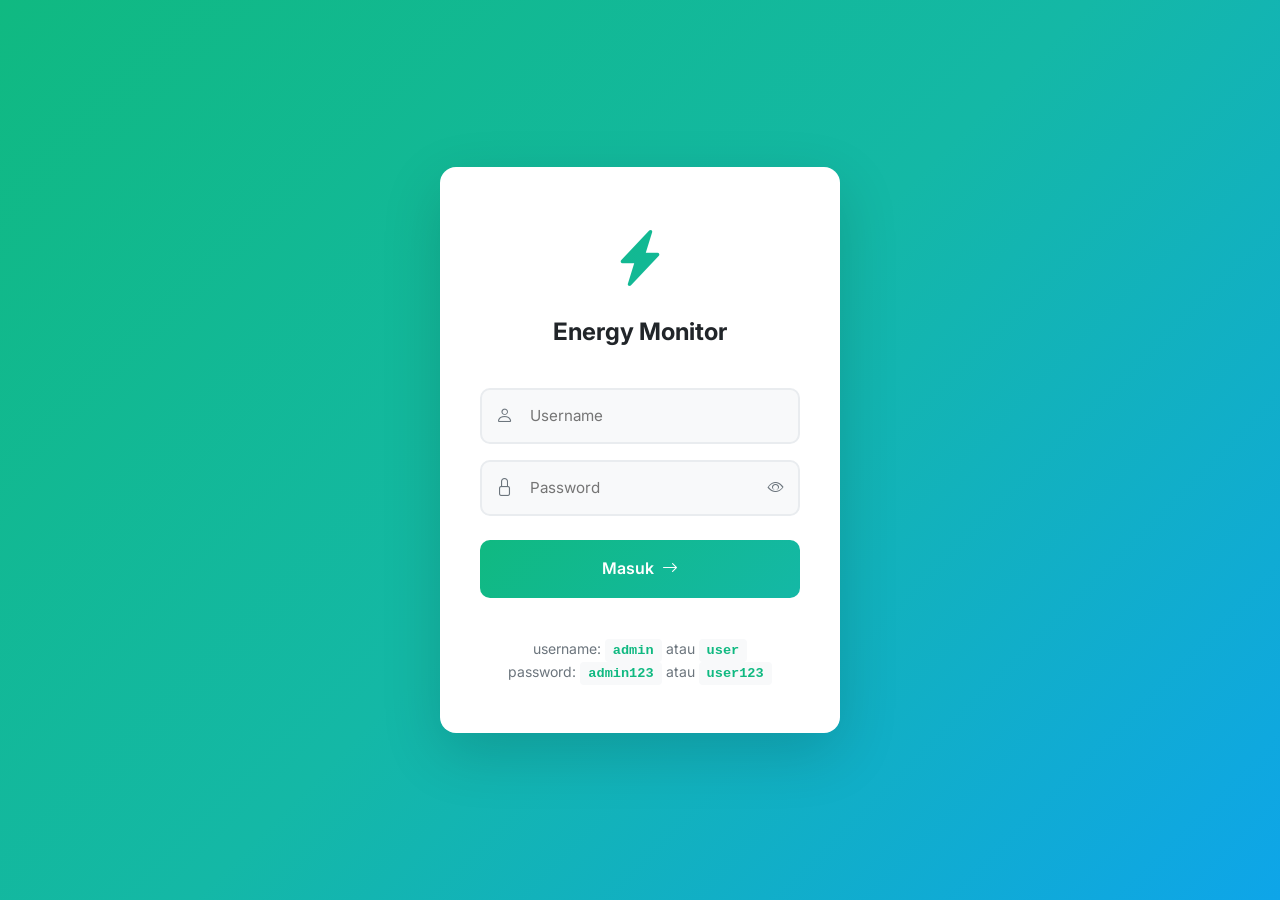
==== commit c88bf889: "Update login hint to include password information for demo users" ====
--- a/index.html
+++ b/index.html
@@ -52,7 +52,8 @@
             <i class="bi bi-arrow-right ms-2"></i>
           </button>
           <div class="login-hint-minimal">
-            Demo: <code>admin</code> atau <code>user</code>
+            username: <code>admin</code> atau <code>user</code><br />
+            password: <code>admin123</code> atau <code>user123</code>
           </div>
         </form>
       </div>
--- a/css/styles.css
+++ b/css/styles.css
@@ -1039,26 +1039,25 @@
 /* ==================== QUICK ACTION BUTTONS ==================== */
 .quick-actions-grid {
   display: grid;
-  grid-template-columns: repeat(4, 1fr);
+  grid-template-columns: repeat(2, 1fr);
   gap: 0.75rem;
 }
 
 .quick-action-btn {
   display: flex;
-  flex-direction: column;
-  align-items: center;
-  justify-content: center;
-  gap: 0.65rem;
-  padding: 1.25rem 0.75rem;
+  flex-direction: row;
+  align-items: center;
+  justify-content: flex-start;
+  gap: 1rem;
+  padding: 1.25rem 1.5rem;
   background: linear-gradient(135deg, #f8f9fa 0%, #ffffff 100%);
   border: 2px solid var(--gray-200);
   border-radius: var(--border-radius);
   text-decoration: none;
   color: var(--dark);
   transition: var(--transition);
-  text-align: center;
+  text-align: left;
   cursor: pointer;
-  aspect-ratio: 1.1;
   min-height: 0;
 }
 
@@ -1066,7 +1065,7 @@
   border-color: var(--energy-green);
   background: linear-gradient(135deg, #10b981 0%, #14b8a6 100%);
   color: #fff;
-  transform: translateY(-4px);
+  transform: translateY(-2px);
   box-shadow: 0 8px 20px rgba(16, 185, 129, 0.25);
 }
 
@@ -1074,12 +1073,14 @@
   font-size: 2.5rem;
   transition: var(--transition);
   line-height: 1;
+  flex-shrink: 0;
 }
 
 .quick-action-btn span {
-  font-size: 0.85rem;
+  font-size: 0.95rem;
   font-weight: 600;
-  line-height: 1.25;
+  line-height: 1.3;
+  white-space: nowrap;
 }
 
 /* Limit card height to match chart */
@@ -1139,9 +1140,18 @@
     margin-left: 0;
   }
 
-  /* Quick Actions 2 columns on tablet */
-  .quick-actions-grid {
-    grid-template-columns: repeat(2, 1fr);
+  /* Quick Actions - Already 2 columns */
+  .quick-action-btn {
+    padding: 1.25rem 1.25rem;
+    gap: 1rem;
+  }
+
+  .quick-action-btn i {
+    font-size: 2.25rem;
+  }
+
+  .quick-action-btn span {
+    font-size: 0.9rem;
   }
 }
 
@@ -1153,9 +1163,43 @@
     max-width: 100vw;
   }
 
-  .container-fluid,
+  .container-fluid {
+    padding-left: 0.75rem !important;
+    padding-right: 0.75rem !important;
+    max-width: 100%;
+  }
+
   .row {
     max-width: 100%;
+    margin-left: 0 !important;
+    margin-right: 0 !important;
+  }
+
+  [class*="col-"] {
+    padding-left: 0.375rem;
+    padding-right: 0.375rem;
+  }
+
+  /* Stats Cards Tablet - Full Width */
+  .stat-card-minimal {
+    padding: 1.25rem 1rem;
+  }
+
+  .stat-icon-minimal {
+    width: 56px;
+    height: 56px;
+  }
+
+  .stat-icon-minimal i {
+    font-size: 1.75rem;
+  }
+
+  .stat-value {
+    font-size: 1.5rem;
+  }
+
+  .stat-label {
+    font-size: 0.85rem;
   }
 
   /* Login Page Mobile */
@@ -1172,9 +1216,14 @@
   }
 
   /* Cards Mobile */
+  .card-minimal {
+    margin-left: 0;
+    margin-right: 0;
+  }
+
   .card-minimal-header,
   .card-minimal-body {
-    padding: 1rem;
+    padding: 1rem 0.875rem;
   }
 
   .card-minimal-header {
@@ -1184,7 +1233,7 @@
   }
 
   .tip-card-minimal {
-    padding: 1.25rem;
+    padding: 1.15rem 1rem;
   }
 
   /* Admin Topbar Mobile */
@@ -1241,7 +1290,7 @@
 }
 
 @media (max-width: 576px) {
-  /* Prevent Horizontal Scroll */
+  /* Prevent Horizontal Scroll & Maximize Width */
   * {
     max-width: 100vw;
   }
@@ -1252,15 +1301,20 @@
     width: 100%;
   }
 
+  .container-fluid {
+    padding-left: 0.5rem !important;
+    padding-right: 0.5rem !important;
+  }
+
   .row {
-    margin-left: 0;
-    margin-right: 0;
+    margin-left: 0 !important;
+    margin-right: 0 !important;
   }
 
   .col,
   [class*="col-"] {
-    padding-left: 0.5rem;
-    padding-right: 0.5rem;
+    padding-left: 0.25rem !important;
+    padding-right: 0.25rem !important;
   }
 
   /* Login Mobile Small */
@@ -1286,50 +1340,52 @@
     font-size: 1rem;
   }
 
-  /* Stats Cards Mobile - Only at small screens */
+  /* Stats Cards Mobile - Full Width */
   .stat-card-minimal {
-    flex-direction: column;
-    padding: 1rem;
-    text-align: center;
+    padding: 1.25rem 1rem;
   }
 
   .stat-icon-minimal {
-    width: 48px;
-    height: 48px;
-    margin: 0 auto 0.75rem;
+    width: 56px;
+    height: 56px;
   }
 
   .stat-icon-minimal i {
+    font-size: 1.65rem;
+  }
+
+  .stat-label {
+    font-size: 0.85rem;
+    margin-bottom: 0.4rem;
+  }
+
+  .stat-value {
     font-size: 1.5rem;
-  }
-
-  .stat-content-minimal {
-    width: 100%;
-  }
-
-  .stat-label {
-    font-size: 0.8rem;
-  }
-
-  .stat-value {
-    font-size: 1.25rem;
+    margin-bottom: 0.5rem;
   }
 
   .badge {
-    font-size: 0.7rem;
-    padding: 0.25rem 0.5rem;
-  }
-
-  /* Quick Actions 2 columns on mobile */
+    font-size: 0.75rem;
+    padding: 0.3rem 0.6rem;
+  }
+
+  .stat-value small {
+    font-size: 0.65em;
+  }
+
+  /* Quick Actions Mobile - Vertical Layout */
   .quick-actions-grid {
     grid-template-columns: repeat(2, 1fr);
     gap: 0.5rem;
   }
 
   .quick-action-btn {
-    padding: 1rem 0.75rem;
-    gap: 0.5rem;
-    aspect-ratio: 1.2;
+    flex-direction: column;
+    justify-content: center;
+    text-align: center;
+    padding: 1.25rem 0.75rem;
+    gap: 0.65rem;
+    aspect-ratio: 1;
   }
 
   .quick-action-btn i {
@@ -1339,7 +1395,9 @@
 
   .quick-action-btn span {
     font-size: 0.8rem;
-    line-height: 1.2;
+    line-height: 1.3;
+    font-weight: 600;
+    white-space: normal;
   }
 
   /* Canvas Height Mobile */
@@ -1349,18 +1407,24 @@
 
   /* Spacing Mobile */
   .p-4 {
-    padding: 0.75rem !important;
+    padding: 0.5rem !important;
   }
 
   .py-4 {
-    padding-top: 0.75rem !important;
-    padding-bottom: 0.75rem !important;
-  }
-
-  .container-fluid {
+    padding-top: 0.5rem !important;
+    padding-bottom: 0.5rem !important;
+  }
+
+  /* Card Minimal Full Width */
+  .card-minimal {
+    margin-left: 0 !important;
+    margin-right: 0 !important;
+  }
+
+  .card-minimal-body,
+  .card-minimal-header {
     padding-left: 0.75rem !important;
     padding-right: 0.75rem !important;
-    max-width: 100vw;
   }
 
   /* Tips List Mobile */
@@ -1399,13 +1463,12 @@
     margin-top: 0.5rem;
   }
 
-  /* Row Gap Mobile */
-  .row.g-4 {
-    gap: 0.75rem !important;
-  }
-
+  /* Row Gap Mobile - Full Width */
+  .row.g-4,
   .row.g-3 {
     gap: 0.5rem !important;
+    margin-left: 0 !important;
+    margin-right: 0 !important;
   }
 
   /* Activity List Mobile */
